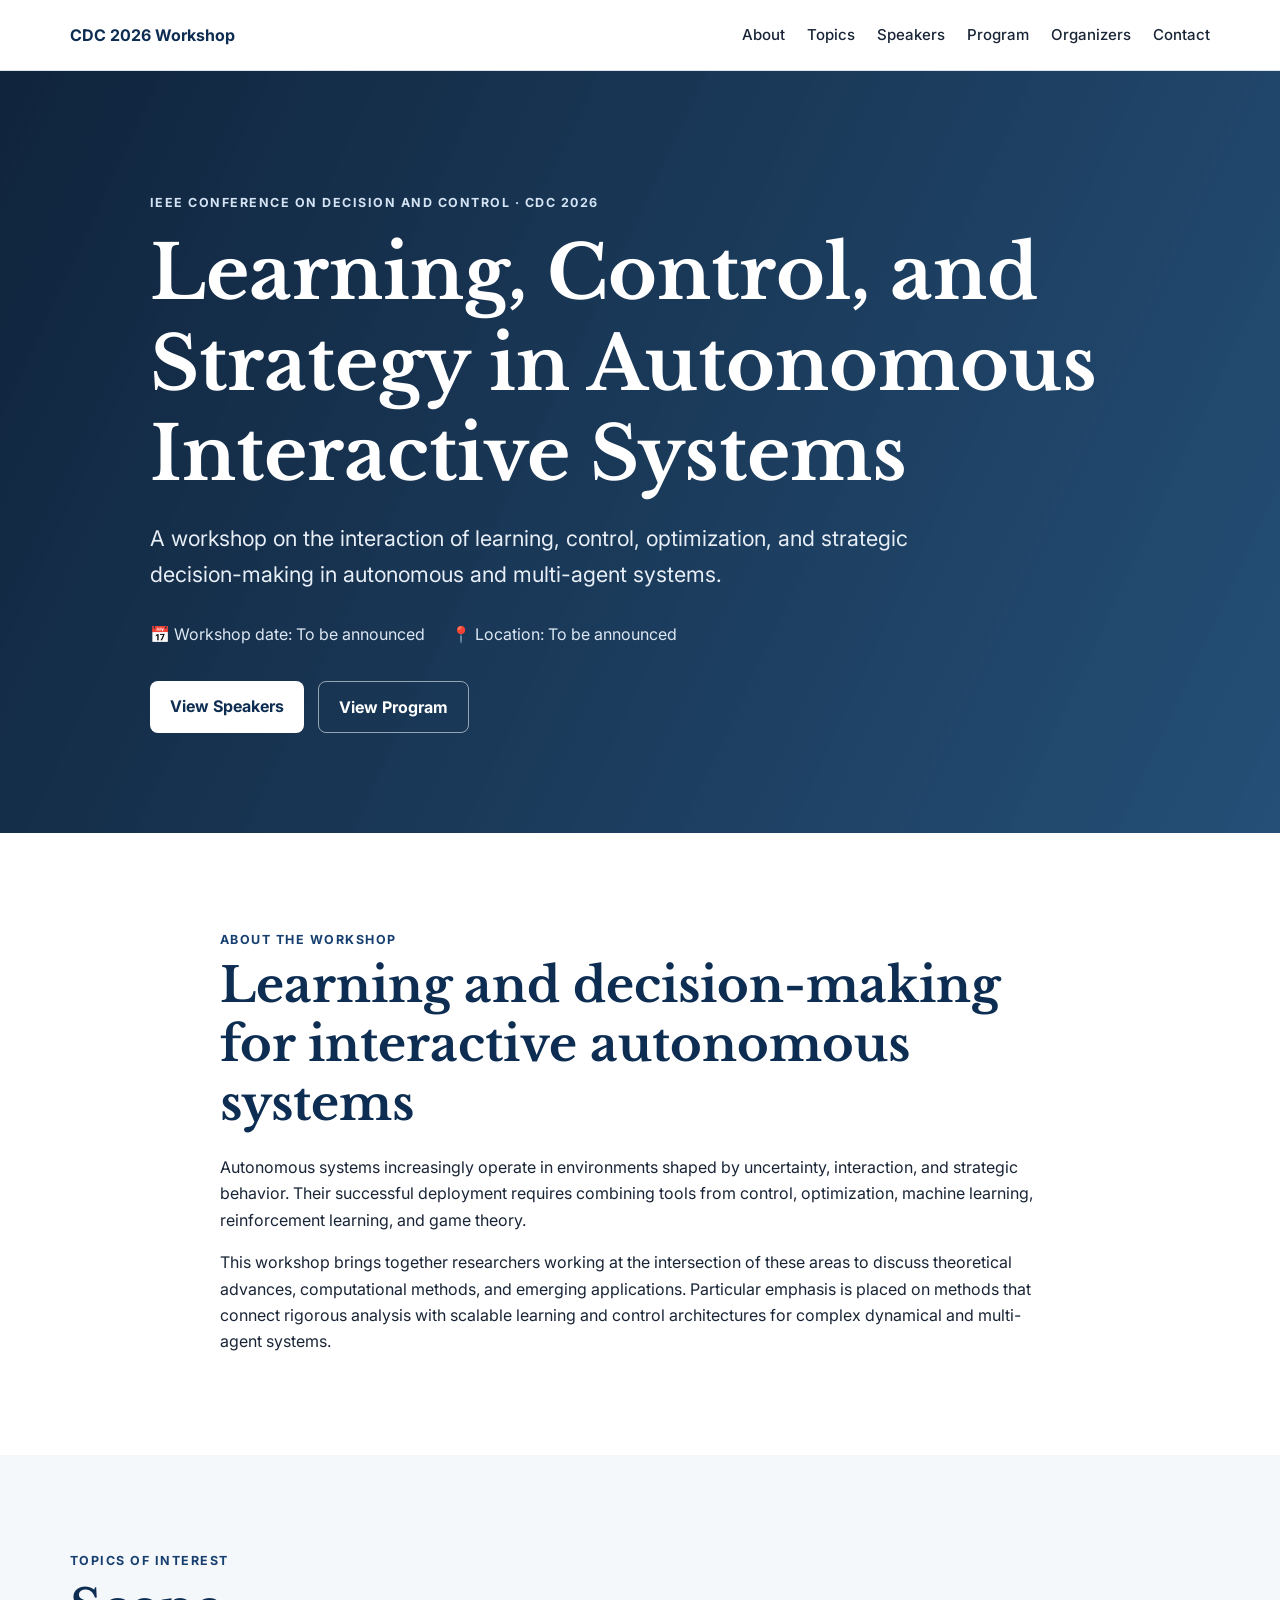
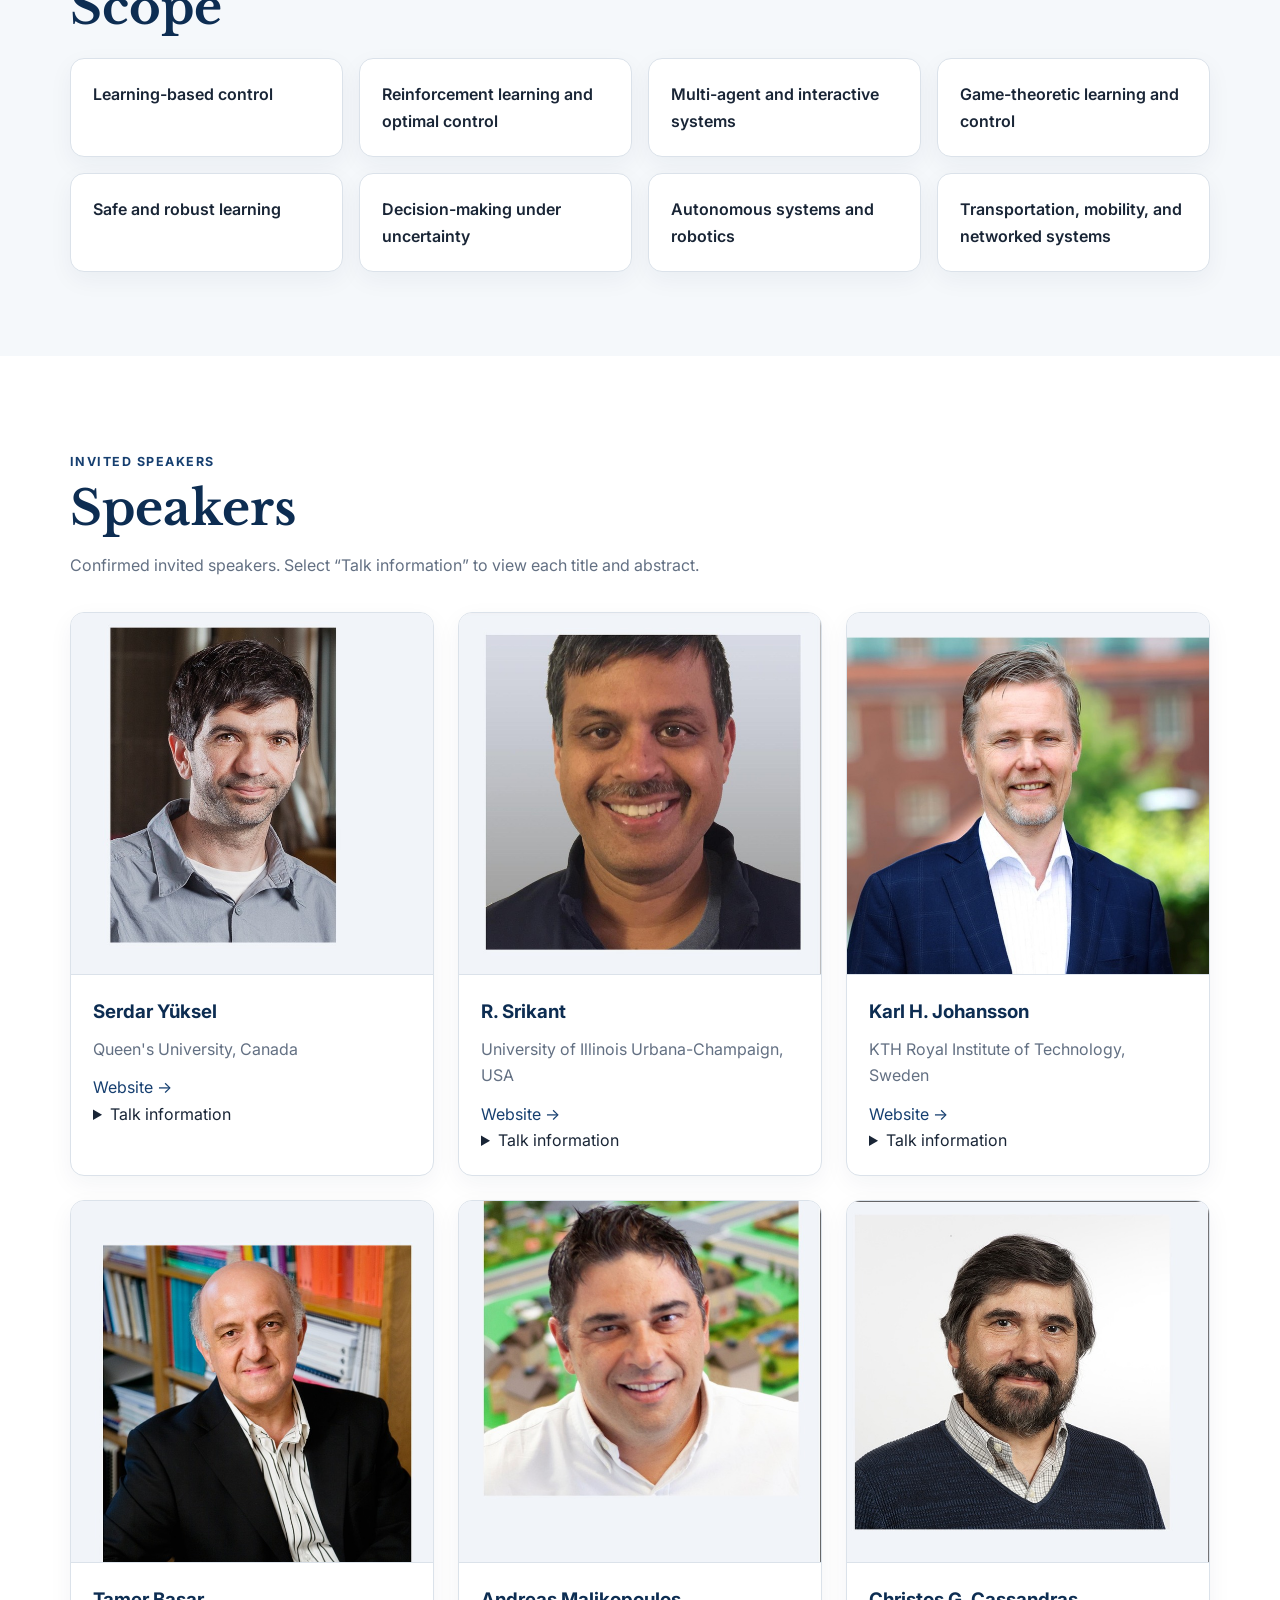
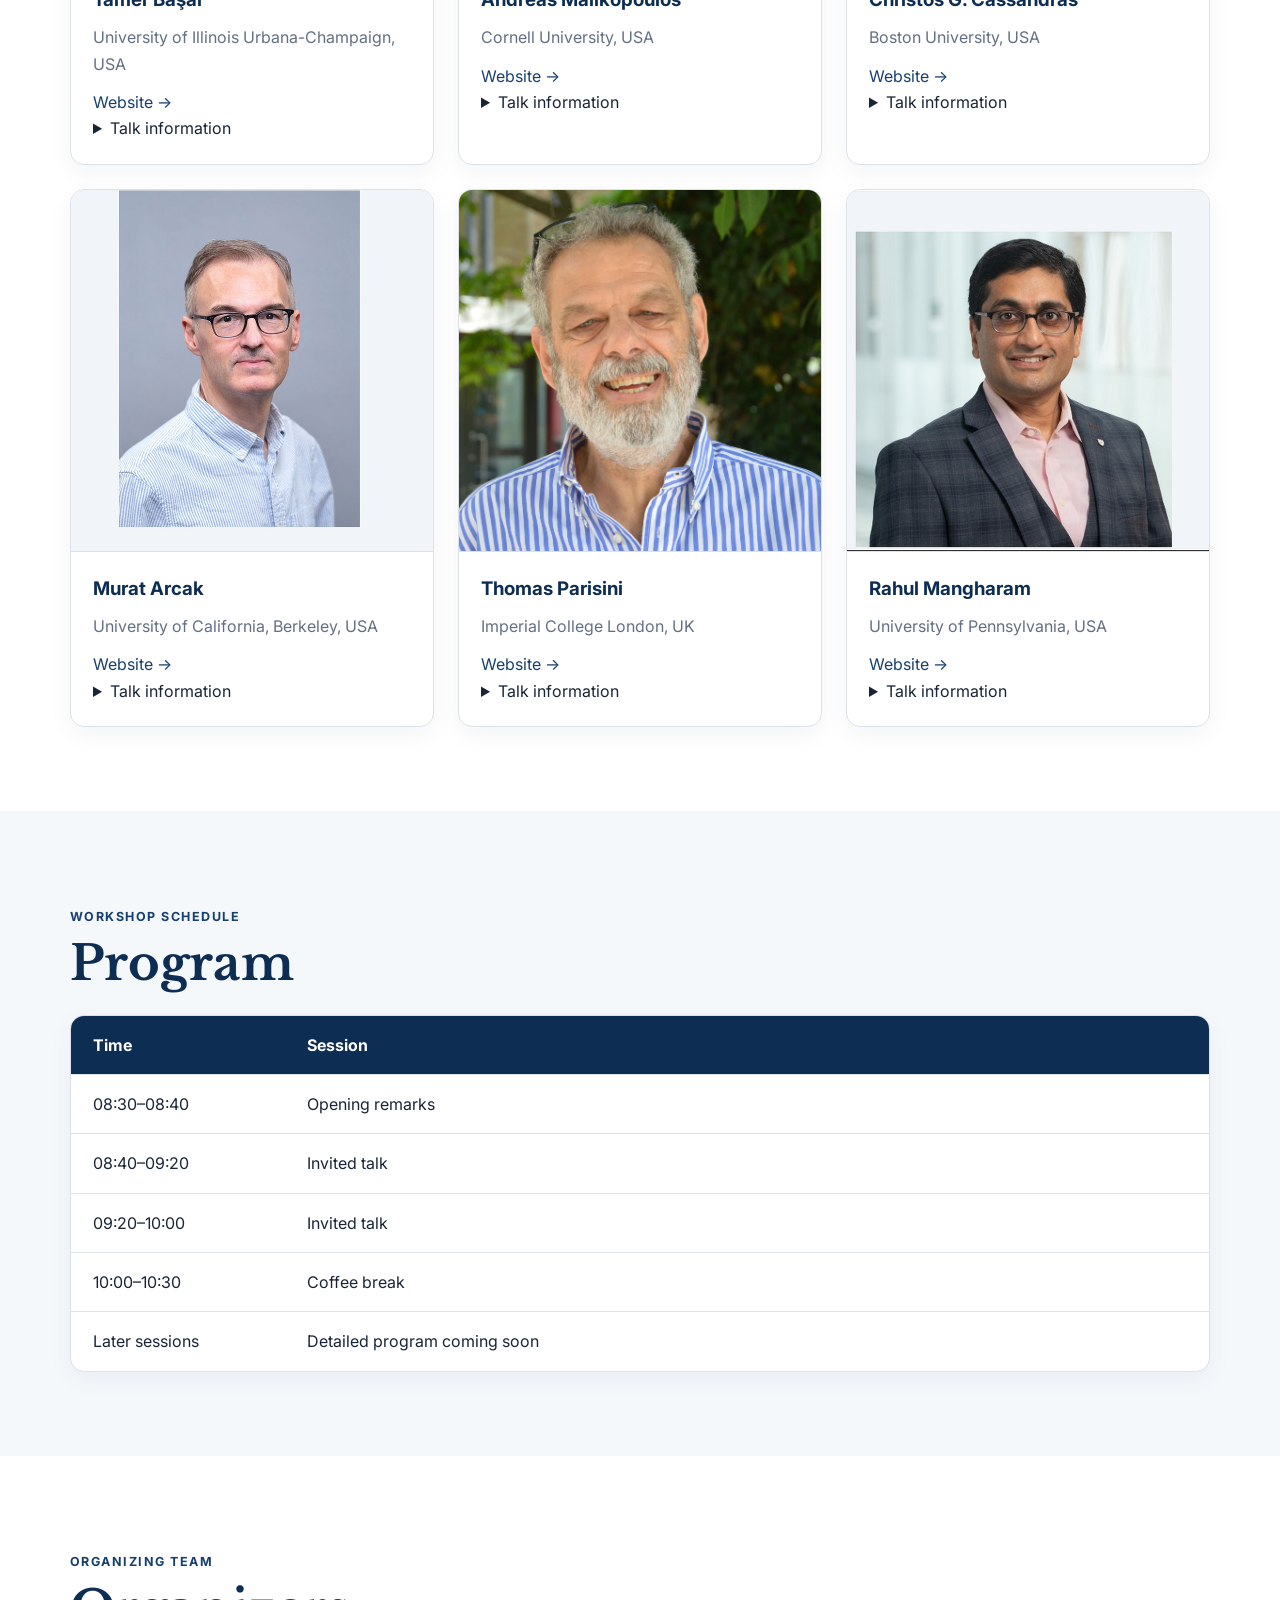
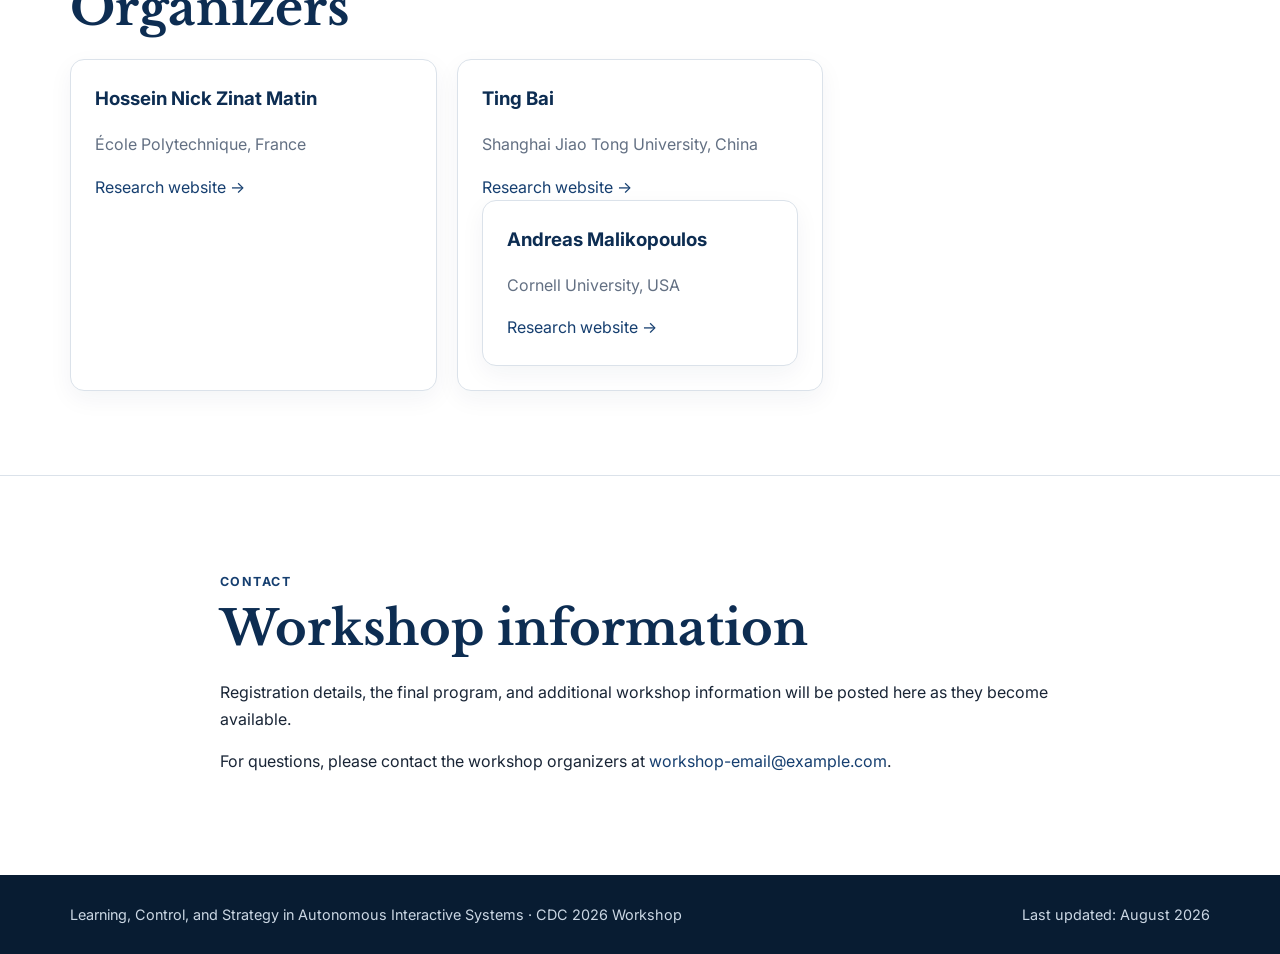
==== index.html @ a44a6de9 "Update index.html" ====
<!DOCTYPE html>
<!-- CDC workshop site revision: Thomas Parisini + Rahul Mangharam talk info added, 2026-09-04 -->


<html lang="en">
<head>
<meta charset="utf-8"/>
<meta content="width=device-width, initial-scale=1.0" name="viewport"/>
<meta content="Learning, Control, and Strategy in Autonomous Interactive Systems — Workshop at IEEE CDC 2026." name="description"/>
<title>Learning, Control, and Strategy in Autonomous Interactive Systems | CDC 2026 Workshop</title>
<link href="https://fonts.googleapis.com" rel="preconnect"/>
<link crossorigin="" href="https://fonts.gstatic.com" rel="preconnect"/>
<link href="https://fonts.googleapis.com/css2?family=Inter:wght@400;500;600;700&amp;family=Libre+Baskerville:wght@700&amp;display=swap" rel="stylesheet"/>
<link href="style.css?v=20260820-portrait-normalized" rel="stylesheet">
</link></head>
<body>
<header class="site-header">
<div class="container nav-wrap">
<a class="brand" href="#top">CDC 2026 Workshop</a>
<nav aria-label="Primary navigation">
<a href="#about">About</a>
<a href="#topics">Topics</a>
<a href="#speakers">Speakers</a>
<a href="#program">Program</a>
<a href="#organizers">Organizers</a>
<a href="#contact">Contact</a>
</nav>
</div>
</header>
<main id="top">
<section class="hero">
<div class="container hero-content">
<p class="eyebrow">IEEE Conference on Decision and Control · CDC 2026</p>
<h1>Learning, Control, and Strategy in Autonomous Interactive Systems</h1>
<p class="hero-subtitle">A workshop on the interaction of learning, control, optimization, and strategic decision-making in autonomous and multi-agent systems.</p>
<div class="hero-meta">
<span>📅 Workshop date: To be announced</span>
<span>📍 Location: To be announced</span>
</div>
<div class="hero-actions">
<a class="button primary" href="#speakers">View Speakers</a>
<a class="button secondary" href="#program">View Program</a>
</div>
</div>
</section>
<section class="section" id="about">
<div class="container narrow">
<p class="section-kicker">About the workshop</p>
<h2>Learning and decision-making for interactive autonomous systems</h2>
<p>
          Autonomous systems increasingly operate in environments shaped by uncertainty, interaction, and strategic behavior. Their successful deployment requires combining tools from control, optimization, machine learning, reinforcement learning, and game theory.
        </p>
<p>
          This workshop brings together researchers working at the intersection of these areas to discuss theoretical advances, computational methods, and emerging applications. Particular emphasis is placed on methods that connect rigorous analysis with scalable learning and control architectures for complex dynamical and multi-agent systems.
        </p>
</div>
</section>
<section class="section alt" id="topics">
<div class="container">
<p class="section-kicker">Topics of interest</p>
<h2>Scope</h2>
<div class="topic-grid">
<div class="topic-card">Learning-based control</div>
<div class="topic-card">Reinforcement learning and optimal control</div>
<div class="topic-card">Multi-agent and interactive systems</div>
<div class="topic-card">Game-theoretic learning and control</div>
<div class="topic-card">Safe and robust learning</div>
<div class="topic-card">Decision-making under uncertainty</div>
<div class="topic-card">Autonomous systems and robotics</div>
<div class="topic-card">Transportation, mobility, and networked systems</div>
</div>
</div>
</section>
<section class="section" id="speakers">
<div class="container">
<p class="section-kicker">Invited speakers</p>
<h2>Speakers</h2>
<p class="section-intro">Confirmed invited speakers. Select “Talk information” to view each title and abstract.</p>
<div class="speaker-grid">
<article class="speaker-card">
<div class="speaker-photo-frame"><img alt="Portrait of Serdar Yüksel" class="speaker-photo" loading="lazy"  src="images/serdar-yuksel.jpg"/></div>
<div class="speaker-body">
<h3>Serdar Yüksel</h3>
<p class="affiliation">Queen's University, Canada</p>

<div class="speaker-links"><a href="https://mast.queensu.ca/~yuksel/Research.html" rel="noopener" target="_blank">Website →</a></div>
<details class="talk-info"><summary>Talk information</summary><div class="talk-info-panel"><h3 class="expanded-talk-title">Reinforcement Learning for Complex (non-Markovian) Systems and Agentic Subjective Equilibria</h3><h4>Abstract</h4><p>In many applications, agents take part in systems with very complex dynamics and they respond by inevitably making incorrect modeling assumptions. Consider an agent who simultaneously learns a system and applies a decision/control policy corresponding to the learned system, where the agent views the complex (non-Markovian) system to be Markovian with perceived state variables. We present a general convergence theorem involving Q-learning with such non-Markovian dynamics under mild ergodicity conditions, and show that the limit corresponds to the fixed point of an approximate model induced by the exploration policy used during learning. When the approximation, via a quantization of a hidden complex state with a general Borel space, is sufficiently fine, under weak continuity of kernels the resulting policy is near optimal for the original system. Equivalently, this implies near optimality of empirical model learning where one fits data into a finite Markovian model under weak continuity conditions.</p><p>However, when the approximate state space is insufficiently coarse, the effect of the exploration policy becomes critical: the policy used to generate the sample paths induces a model, and then the model is used to obtain an optimal policy. This leads to the question on the existence of a fixed point equation involving learning and optimality. Beyond the single agent setting, such a setup arises when multiple decision makers are present with incomplete and different models. We define “agentic subjective equilibrium” policies as those which are self-confirming: the models induced by policies have the policies as their near optimal solutions. We establish an existence result on equilibria, and an associated convergence theorem to such ε-equilibria via policy revision dynamics. We present implications on multi-agent learning with only local/decentralized information involving symmetric dynamic games (including mean field games), generalized weakly acyclic games (including potential games), and stochastic teams.</p><p class="joint-work">Joint work with Gurdal Arslan, Ali Kara, and Bora Yongacoglu.</p></div></details></div>
</article>
<article class="speaker-card">
<div class="speaker-photo-frame"><img alt="Portrait of R. Srikant" class="speaker-photo" loading="lazy"  src="images/r-srikant.jpg"/></div>
<div class="speaker-body">
<h3>R. Srikant</h3>
<p class="affiliation">University of Illinois Urbana-Champaign, USA</p>

<div class="speaker-links"><a href="https://sites.google.com/a/illinois.edu/srikant/" rel="noopener" target="_blank">Website →</a></div>
<details class="talk-info"><summary>Talk information</summary><div class="talk-info-panel"><h3 class="expanded-talk-title">Model-Free Robust Reinforcement Learning with Function Approximation</h3><h4>Abstract</h4><p>Distributionally robust reinforcement learning (DRRL) seeks policies that remain effective when the transition model during deployment differs from the nominal model generating the data. We study discounted model-free robust Q-learning under state–action rectangular chi-square uncertainty when the nominal kernel is unknown, and the robust Q-function is represented by fixed linear features. We derive a robust Q-learning algorithm for which we establish a finite-time Q-function error bound under geometric-mixing and feature-conditioning assumptions. Neural-network experiments demonstrate the algorithm's adaptability to large-scale tasks.</p></div></details></div>
</article>
<article class="speaker-card">
<div class="speaker-photo-frame"><img alt="Portrait of Karl H. Johansson" class="speaker-photo" loading="lazy"  src="images/karl-johansson.jpg"/></div>
<div class="speaker-body">
<h3>Karl H. Johansson</h3>
<p class="affiliation">KTH Royal Institute of Technology, Sweden</p>

<div class="speaker-links"><a href="https://people.kth.se/~kallej/" rel="noopener" target="_blank">Website →</a></div>
<details class="talk-info"><summary>Talk information</summary><div class="talk-info-panel"><h3 class="expanded-talk-title">Talk title forthcoming</h3><h4>Abstract</h4><p>Mixed-autonomy traffic, in which connected and automated vehicles interact with human-driven vehicles, offers new opportunities to improve traffic efficiency, resilience, and safety. In such cyber-physical systems, vehicles act not only as transportation agents but also as distributed sensors and actuators, enabling real-time state estimation and feedback control. This talk presents a physics-informed learning and control framework for mixed-autonomy traffic. By embedding traffic flow dynamics into machine learning models, we obtain structured, data-efficient representations that generalize across operating conditions while preserving physical consistency. These learned models support the design of scalable feedback controllers that mitigate congestion, improve traffic flow, and adapt to disturbances and uncertainty. The presentation compares several model classes, including physics-informed neural networks, Fourier neural operators, and graph neural networks, highlighting their respective strengths in terms of expressiveness, interpretability, scalability, and robustness. The framework will be illustrated through real-world demonstrations conducted in collaboration with Swedish industry partners.</p><h4>Biography</h4><p>Karl H. Johansson is Swedish Research Council Distinguished Professor in Electrical Engineering and Computer Science at KTH Royal Institute of Technology in Sweden and Founding Director of Digital Futures. He earned his MSc degree in Electrical Engineering and PhD in Automatic Control from Lund University. He has held visiting positions at UC Berkeley, Caltech, NTU, and other institutions. His research interests focus on networked control systems and cyber-physical systems with applications in transportation, energy, and automation networks.</p><p>His distinctions include numerous best paper awards, Wallenberg Scholar, Future Research Leader, the IFAC Young Author Prize, IEEE CSS Distinguished Lecturer, IFAC Outstanding Service Award, and the IEEE CSS Bode Lecture Prize. His academic service has included President of the European Control Association, IEEE CSS Vice President, membership on the IEEE CSS Board of Governors and IFAC Council, and editorial service for Automatica, IEEE Transactions on Automatic Control, IEEE Transactions on Control of Network Systems, and other journals. He is Fellow of both IEEE and the Royal Swedish Academy of Engineering Sciences.</p></div></details></div>
</article>
<article class="speaker-card">
<div class="speaker-photo-frame"><img alt="Portrait of Tamer Başar" class="speaker-photo" loading="lazy"  src="images/tamer-basar.jpg"/></div>
<div class="speaker-body">
<h3>Tamer Başar</h3>
<p class="affiliation">University of Illinois Urbana-Champaign, USA</p>

<div class="speaker-links"><a href="https://tamerbasar.csl.illinois.edu" rel="noopener" target="_blank">Website →</a></div>
<details class="talk-info"><summary>Talk information</summary><div class="talk-info-panel"><h3 class="expanded-talk-title">Multi-Agent Dynamical Systems with Asymmetric Information and Misaligned Objectives</h3><h4>Abstract</h4><p>Decision making in dynamic uncertain environments with multiple agents arises in many disciplines and application domains, including control, communications, distributed optimization, social networks, and economics. Here a natural framework, and a comprehensive one, for modeling, optimization, and analysis is the one provided by <em>stochastic dynamic games (SDGs)</em>, which accommodates different solution concepts depending on how the interactions among the agents are modeled, particularly whether they are in a cooperative mode (with the same objective functions, as in teams) or in a noncooperative mode (with different objective functions) or a mix of the two, such as teams of agents interacting noncooperatively across different teams (and of course cooperatively within each team). What also affects strategic interactions among the agents is the asymmetric nature of the information different agents acquire (and do not share or only partially share selectively with others, even within teams).</p><p>What makes such problems even more challenging in a dynamic environment with networked agents is the dependence of the information available to one agent at some point in time on the policies or decisions of other agents who have already acted at earlier instants of time. Such decision problems, initially studied in a team framework, are known as those with <em>nonclassical information</em> where optimal policies of team agents must be designed to balance a tradeoff between contribution to optimality of the team objective function and <em>signaling</em> through their actions useful information to other agents in their neighborhood who would be acting after them. Existence of such a tradeoff between signaling and optimization creates even more challenging issues in SDGs with misaligned objectives among at least a subset of agents, which however can be addressed effectively for a specially structured subclass of such games, namely <em>mean-field games</em>.</p><p>This talk will provide an overview of the landscape above, first for a general class of stochastic dynamic teams and games, and then for a subclass where the objective functions are quadratic, and the interaction relationships are linear. The talk will also cover, as time permits, reinforcement learning embedded into policy development, when agents do not have precise information on the underlying models.</p></div></details></div>
</article>
<article class="speaker-card">
<div class="speaker-photo-frame"><img alt="Portrait of Andreas Malikopoulos" class="speaker-photo" loading="lazy"  src="images/andreas-malikopoulos.jpg"/></div>
<div class="speaker-body">
<h3>Andreas Malikopoulos</h3>
<p class="affiliation">Cornell University, USA</p>

<div class="speaker-links"><a href="https://www.duffield.cornell.edu/people/andreas-malikopoulos/" rel="noopener" target="_blank">Website →</a></div>
<details class="talk-info"><summary>Talk information</summary><div class="talk-info-panel"><h3 class="expanded-talk-title">Learning and Control Foundations for Autonomous Teams</h3><h4>Abstract</h4><p>At the frontier of autonomy lies a fundamental question: “How can we design teams of agents that reason, act, learn, and memorize cooperatively in dynamic, uncertain environments?” In this talk, I will present a unified perspective that integrates learning and control as the foundational principles for building autonomous teams. In the first half of the talk, I will discuss how we have advanced the ability of engineered systems to reason and act optimally under uncertainty, and to learn adaptively from interactions with their environment. I will illustrate these ideas through transportation-related applications, including self-learning powertrain control, power management of hybrid electric vehicles, and optimal coordination of connected and automated vehicles. These examples highlight how data-driven control and reinforcement learning can enable autonomous systems to operate safely and efficiently in real time while achieving near-optimal performance.</p><p>The second half of the talk will focus on the next frontier of building autonomous teams. I will present a theoretical framework grounded in team theory, a mathematical formalism for decentralized stochastic control problems in which multiple agents with asymmetric information cooperate toward a shared objective. I will discuss recent structural results for sequential dynamic team problems with nonclassical information structures, showing how to construct information states that remain invariant to control strategies, thereby enabling dynamic programming decompositions in decentralized settings. These results can aim toward a unifying scientific foundation, which I refer to as the Science of Autonomous Team Intelligence, where teams of agents, whether robotic, vehicular, or human–machine, can reason, act, learn, and memorize collectively, achieving coherent and safe behavior in complex, uncertain environments.</p></div></details></div>
</article>
<article class="speaker-card">
<div class="speaker-photo-frame"><img alt="Portrait of Christos G. Cassandras" class="speaker-photo" loading="lazy"  src="images/christos-cassandras.jpg"/></div>
<div class="speaker-body">
<h3>Christos G. Cassandras</h3>
<p class="affiliation">Boston University, USA</p>

<div class="speaker-links"><a href="https://christosgcassandras.org/" rel="noopener" target="_blank">Website →</a></div>
<details class="talk-info"><summary>Talk information</summary><div class="talk-info-panel"><h3 class="expanded-talk-title">Cooperation Compliance Control of Autonomous Multi-Agent Systems in Interactive Environments</h3><h4>Abstract</h4><p>In environments where autonomous cooperating agents interact with potentially non-cooperative (typically human-operated) agents, the self-centered behavior of the latter compromises the efficiency, system-wide optimality, and safe operation of the overall multi-agent system. One way to address this is through a Cooperation Compliance Control (CCC) framework where a compliance controller incentivizes non-cooperative agents to align their behavior with system goals through a “refundable toll” scheme. A key challenge arises from the heterogeneous and unknown response models of different non-cooperative agent types to these tolls, making it difficult to achieve desired compliance probabilities over the entire system.</p><p>This may be resolved by employing Control Lyapunov Functions (CLFs) to adaptively correct (learn) crucial components of a compliance probability model online and construct data-driven feedback controllers. This framework is applied to routing in a mixed traffic transportation system where vehicle routes are set for system-wide optimality while a compliance controller incentivizes human drivers to adjust their behaviors accordingly. We demonstrate that a desired compliance probability for Human-Driven Vehicles (HDVs) can be achieved, thereby contributing to the social optimality of the traffic network.</p></div></details></div>
</article>
<article class="speaker-card">
<div class="speaker-photo-frame"><img alt="Portrait of Murat Arcak" class="speaker-photo" loading="lazy"  src="images/murat-arcak.jpg"/></div>
<div class="speaker-body">
<h3>Murat Arcak</h3>
<p class="affiliation">University of California, Berkeley, USA</p>

<div class="speaker-links"><a href="https://people.eecs.berkeley.edu/~arcak/" rel="noopener" target="_blank">Website →</a></div>
<details class="talk-info"><summary>Talk information</summary><div class="talk-info-panel"><h3 class="expanded-talk-title">Learning and Equilibrium in Population Games</h3><h4>Abstract</h4><p>Population games provide a framework for modeling learning and decision-making in large populations of agents. This talk reviews evolutionary learning dynamics and conditions for convergence to Nash equilibrium, highlighting the role of monotonicity and passivity. We then extend this framework to hierarchical decision-making, where agents make decisions across multiple layers and receive intermediate rewards. The resulting multi-layer population games combine features of population and dynamic games, motivating a subgame-perfect equilibrium notion. We present hierarchical learning dynamics and passivity-based conditions under which their trajectories converge to the set of equilibria.</p></div></details></div>
</article>
<article class="speaker-card">
<div class="speaker-photo-frame"><img alt="Portrait of Thomas Parisini" class="speaker-photo" loading="lazy" src="images/thomas-parisini_2.jpg"/></div>
<div class="speaker-body">
<h3>Thomas Parisini</h3>
<p class="affiliation">Imperial College London, UK</p>

<div class="speaker-links"><a href="https://www.imperial.ac.uk/people/t.parisini" rel="noopener" target="_blank">Website →</a></div>
<details class="talk-info"><summary>Talk information</summary><div class="talk-info-panel">
<h3 class="expanded-talk-title">Non-Convex Functional Optimization with Guaranteed Convergence: Theory and Perspectives on Learning Control Policies and Anomaly Cause–Effect Relationships</h3>
<h4>Abstract</h4>
<p>Infinite-dimensional optimization, also referred to as functional optimization, plays a key role in several technologically relevant areas. In these problems, a functional must be minimized (or maximized) over admissible policies belonging to infinite-dimensional function spaces. Applications include large-scale communication and traffic networks, feedback stochastic optimal control of nonlinear dynamical systems, optimal management of complex team organizations, and freeway congestion control. Except in very specific cases, such functional optimization problems cannot be solved in closed form, and learning optimal policies remains an important open challenge. We present and analyze a novel functional learning paradigm operating in Reproducing Kernel Hilbert Spaces (RKHSs) without relying on the Representer Theorem. The proposed framework enables the learning of optimal feedback control policies and the discovery of functional characterizations of the dynamical phenomena underlying anomalous behaviors, the latter representing a key open challenge in industrial automation. The methodology builds on the newly introduced concept of the discrete Fréchet derivative in RKHSs and ensures that the sequence generated by the iterative learning scheme remains within the intersection of the relevant sublevel sets of the cost functional, independently of the learning rate. As a result, the cost decreases consistently at each iteration until convergence, a property of significant relevance to machine learning. By further decomposing the functional optimization problem into a suitable sequence of subproblems, we develop a cascade iterative scheme in which the individual functions are learned sequentially through a domino-like mechanism. Finally, perspectives on applications to real-world industrial process control are discussed.</p>
</div></details></div>
</article>
<article class="speaker-card">
<div class="speaker-photo-frame"><img alt="Portrait of Rahul Mangharam" class="speaker-photo" loading="lazy" src="images/rahul-mangharam.jpg"/></div>
<div class="speaker-body">
<h3>Rahul Mangharam</h3>
<p class="affiliation">University of Pennsylvania, USA</p>

<div class="speaker-links"><a href="https://xlab.upenn.edu/" rel="noopener" target="_blank">Website →</a></div>
<details class="talk-info"><summary>Talk information</summary><div class="talk-info-panel">
<h3 class="expanded-talk-title">Learning from Failure</h3>
<h4>Abstract</h4>
<p>How can a control system learn to stay safe in an unknown environment when trial-and-error often leads to boundary violations? Traditional control invariance focuses on identifying which states are safe, leaving valid control selection as a separate downstream problem.</p>
<p>In this talk, we extend safety guarantees directly into the joint state-control space using Maximal State-Control Invariant (MSCI) sets. Instead of just identifying safe states, MSCI sets simultaneously encode both the traditional safe state region and the exact set of invariance-preserving control inputs available at each specific state.</p>
<p>We present FAIL (Failure-Aware Iterative Learning), an algorithm designed for deterministic linear time-invariant systems under polytopic constraints. Rather than relying on a known dynamic model, FAIL turns mistakes into geometric boundaries. By analyzing one-step failing state-input trajectories via regression, the algorithm directly learns violated predecessor halfspaces in the state-control space. We prove that FAIL guarantees monotonic convergence to the true MSCI set without ever identifying the underlying system dynamics.</p>
<p>Finally, we demonstrate the practical performance of FAIL on robotics benchmarks, showing how failure data alone can construct precise safety boundaries for model-free control design.</p>
<p class="talk-resource"><a href="https://xlab.upenn.edu/learning-from-failure/" rel="noopener" target="_blank">More details on the project →</a></p>
</div></details></div>
</article>
</div>

</div>
</section>
<section class="section alt" id="program">
<div class="container">
<p class="section-kicker">Workshop schedule</p>
<h2>Program</h2>
<div class="program-card">
<div class="program-row header-row">
<span>Time</span>
<span>Session</span>
</div>
<div class="program-row">
<span>08:30–08:40</span>
<span>Opening remarks</span>
</div>
<div class="program-row">
<span>08:40–09:20</span>
<span>Invited talk</span>
</div>
<div class="program-row">
<span>09:20–10:00</span>
<span>Invited talk</span>
</div>
<div class="program-row">
<span>10:00–10:30</span>
<span>Coffee break</span>
</div>
<div class="program-row">
<span>Later sessions</span>
<span>Detailed program coming soon</span>
</div>
</div>
</div>
</section>
<section class="section" id="organizers">
<div class="container">
<p class="section-kicker">Organizing team</p>
<h2>Organizers</h2>
<div class="organizer-grid">



<article class="organizer-card">
<h3>Hossein Nick Zinat Matin</h3>
<p>École Polytechnique, France</p>
<a href="https://hossein.matin.com/" rel="noopener" target="_blank">Research website →</a>


</article><article class="organizer-card">
<h3>Ting Bai</h3>
<p>Shanghai Jiao Tong University, China</p>
<a href="https://tingbai.com.cn/" rel="noopener" target="_blank">Research website →</a>
<article class="organizer-card">
<h3>Andreas Malikopoulos</h3>
<p>Cornell University, USA</p>
<a href="https://www.duffield.cornell.edu/people/andreas-malikopoulos/" rel="noopener" target="_blank">Research website →</a>
</article>
</article></div>
</div>
</section>
<section class="section contact-section" id="contact">
<div class="container narrow">
<p class="section-kicker">Contact</p>
<h2>Workshop information</h2>
<p>
          Registration details, the final program, and additional workshop information will be posted here as they become available.
        </p>
<p>
          For questions, please contact the workshop organizers at
          <a href="mailto:workshop-email@example.com">workshop-email@example.com</a>.
        </p>
</div>
</section>
</main>
<footer>
<div class="container footer-wrap">
<p>Learning, Control, and Strategy in Autonomous Interactive Systems · CDC 2026 Workshop</p>
<p>Last updated: August 2026</p>
</div>
</footer>
</body>
</html>
---- style.css ----
:root {
  --navy: #0d2d52;
  --navy-2: #163f70;
  --ink: #192536;
  --muted: #637083;
  --line: #dbe2ea;
  --soft: #f5f8fb;
  --white: #ffffff;
  --accent: #c8952e;
  --max: 1140px;
}

* { box-sizing: border-box; }
html { scroll-behavior: smooth; }
body {
  margin: 0;
  color: var(--ink);
  background: var(--white);
  font-family: "Inter", system-ui, -apple-system, BlinkMacSystemFont, "Segoe UI", sans-serif;
  line-height: 1.65;
}
a { color: var(--navy-2); text-decoration: none; }
a:hover { text-decoration: underline; }
.container { width: min(calc(100% - 40px), var(--max)); margin: 0 auto; }
.narrow { max-width: 840px; }

.site-header {
  position: sticky;
  top: 0;
  z-index: 50;
  background: rgba(255,255,255,.96);
  border-bottom: 1px solid var(--line);
  backdrop-filter: blur(10px);
}
.nav-wrap {
  min-height: 70px;
  display: flex;
  align-items: center;
  justify-content: space-between;
  gap: 24px;
}
.brand { font-weight: 700; color: var(--navy); }
nav { display: flex; gap: 22px; flex-wrap: wrap; }
nav a { color: var(--ink); font-size: .94rem; font-weight: 500; }

.hero {
  color: var(--white);
  background:
    linear-gradient(115deg, rgba(6,27,52,.96), rgba(13,60,104,.90)),
    radial-gradient(circle at 80% 20%, rgba(255,255,255,.13), transparent 34%);
  padding: 110px 0 100px;
}
.hero-content { max-width: 980px; }
.eyebrow, .section-kicker {
  text-transform: uppercase;
  letter-spacing: .12em;
  font-size: .78rem;
  font-weight: 700;
}
.eyebrow { color: #d4e4f5; }
h1, h2 {
  font-family: "Libre Baskerville", Georgia, serif;
  line-height: 1.22;
}
h1 {
  font-size: clamp(2.4rem, 5.8vw, 5.2rem);
  margin: 14px 0 20px;
  max-width: 1000px;
}
.hero-subtitle {
  font-size: clamp(1.05rem, 2vw, 1.35rem);
  max-width: 820px;
  color: #e7eef6;
}
.hero-meta {
  display: flex;
  gap: 26px;
  flex-wrap: wrap;
  margin-top: 28px;
  color: #dce7f3;
}
.hero-actions { display: flex; gap: 14px; margin-top: 34px; flex-wrap: wrap; }
.button {
  display: inline-block;
  padding: 12px 20px;
  border-radius: 8px;
  font-weight: 700;
  transition: .2s ease;
}
.button:hover { transform: translateY(-1px); text-decoration: none; }
.button.primary { background: var(--white); color: var(--navy); }
.button.secondary { border: 1px solid rgba(255,255,255,.55); color: var(--white); }

.section { padding: 84px 0; }
.section.alt { background: var(--soft); }
.section-kicker { color: var(--navy-2); margin-bottom: 6px; }
h2 { color: var(--navy); font-size: clamp(1.8rem, 4vw, 3rem); margin: 0 0 22px; }
.section-intro { color: var(--muted); margin-top: -8px; margin-bottom: 34px; }

.topic-grid {
  display: grid;
  grid-template-columns: repeat(4, 1fr);
  gap: 16px;
}
.topic-card,
.organizer-card,
.program-card,
.speaker-card {
  background: var(--white);
  border: 1px solid var(--line);
  border-radius: 14px;
  box-shadow: 0 8px 24px rgba(22, 46, 78, .05);
}
.topic-card { padding: 22px; font-weight: 600; }

.speaker-grid {
  display: grid;
  grid-template-columns: repeat(3, 1fr);
  gap: 24px;
}
.speaker-card { overflow: hidden; }
.speaker-photo-frame {
  width: 100%;
  aspect-ratio: 1 / 1;
  overflow: hidden;
  background: #eef2f6;
  border-bottom: 1px solid var(--line);
}
.speaker-photo {
  display: block;
  width: 100%;
  height: 100%;
  max-width: none;
  object-fit: cover;
  object-position: center center;
}
.speaker-body { padding: 22px; }
.speaker-body h3, .organizer-card h3 { margin: 0 0 8px; color: var(--navy); }
.affiliation { color: var(--muted); margin: 0 0 12px; }
.talk-title { font-style: italic; margin: 0 0 14px; }

.program-card { overflow: hidden; }
.program-row {
  display: grid;
  grid-template-columns: 190px 1fr;
  gap: 24px;
  padding: 16px 22px;
  border-top: 1px solid var(--line);
}
.program-row:first-child { border-top: none; }
.header-row { background: var(--navy); color: var(--white); font-weight: 700; }

.organizer-grid {
  display: grid;
  grid-template-columns: repeat(3, 1fr);
  gap: 20px;
}
.organizer-card { padding: 24px; }
.organizer-card p { color: var(--muted); }

.contact-section { border-top: 1px solid var(--line); }
footer { background: #081c32; color: #cbd7e4; padding: 28px 0; font-size: .9rem; }
.footer-wrap { display: flex; justify-content: space-between; gap: 20px; flex-wrap: wrap; }
.footer-wrap p { margin: 0; }

@media (max-width: 900px) {
  .nav-wrap { align-items: flex-start; flex-direction: column; padding: 15px 0; }
  nav { gap: 14px; }
  .topic-grid { grid-template-columns: repeat(2, 1fr); }
  .speaker-grid, .organizer-grid { grid-template-columns: 1fr 1fr; }
}

@media (max-width: 640px) {
  .container { width: min(calc(100% - 28px), var(--max)); }
  .hero { padding: 78px 0 70px; }
  .section { padding: 62px 0; }
  nav { display: none; }
  .topic-grid, .speaker-grid, .organizer-grid { grid-template-columns: 1fr; }
  .program-row { grid-template-columns: 1fr; gap: 4px; }
}
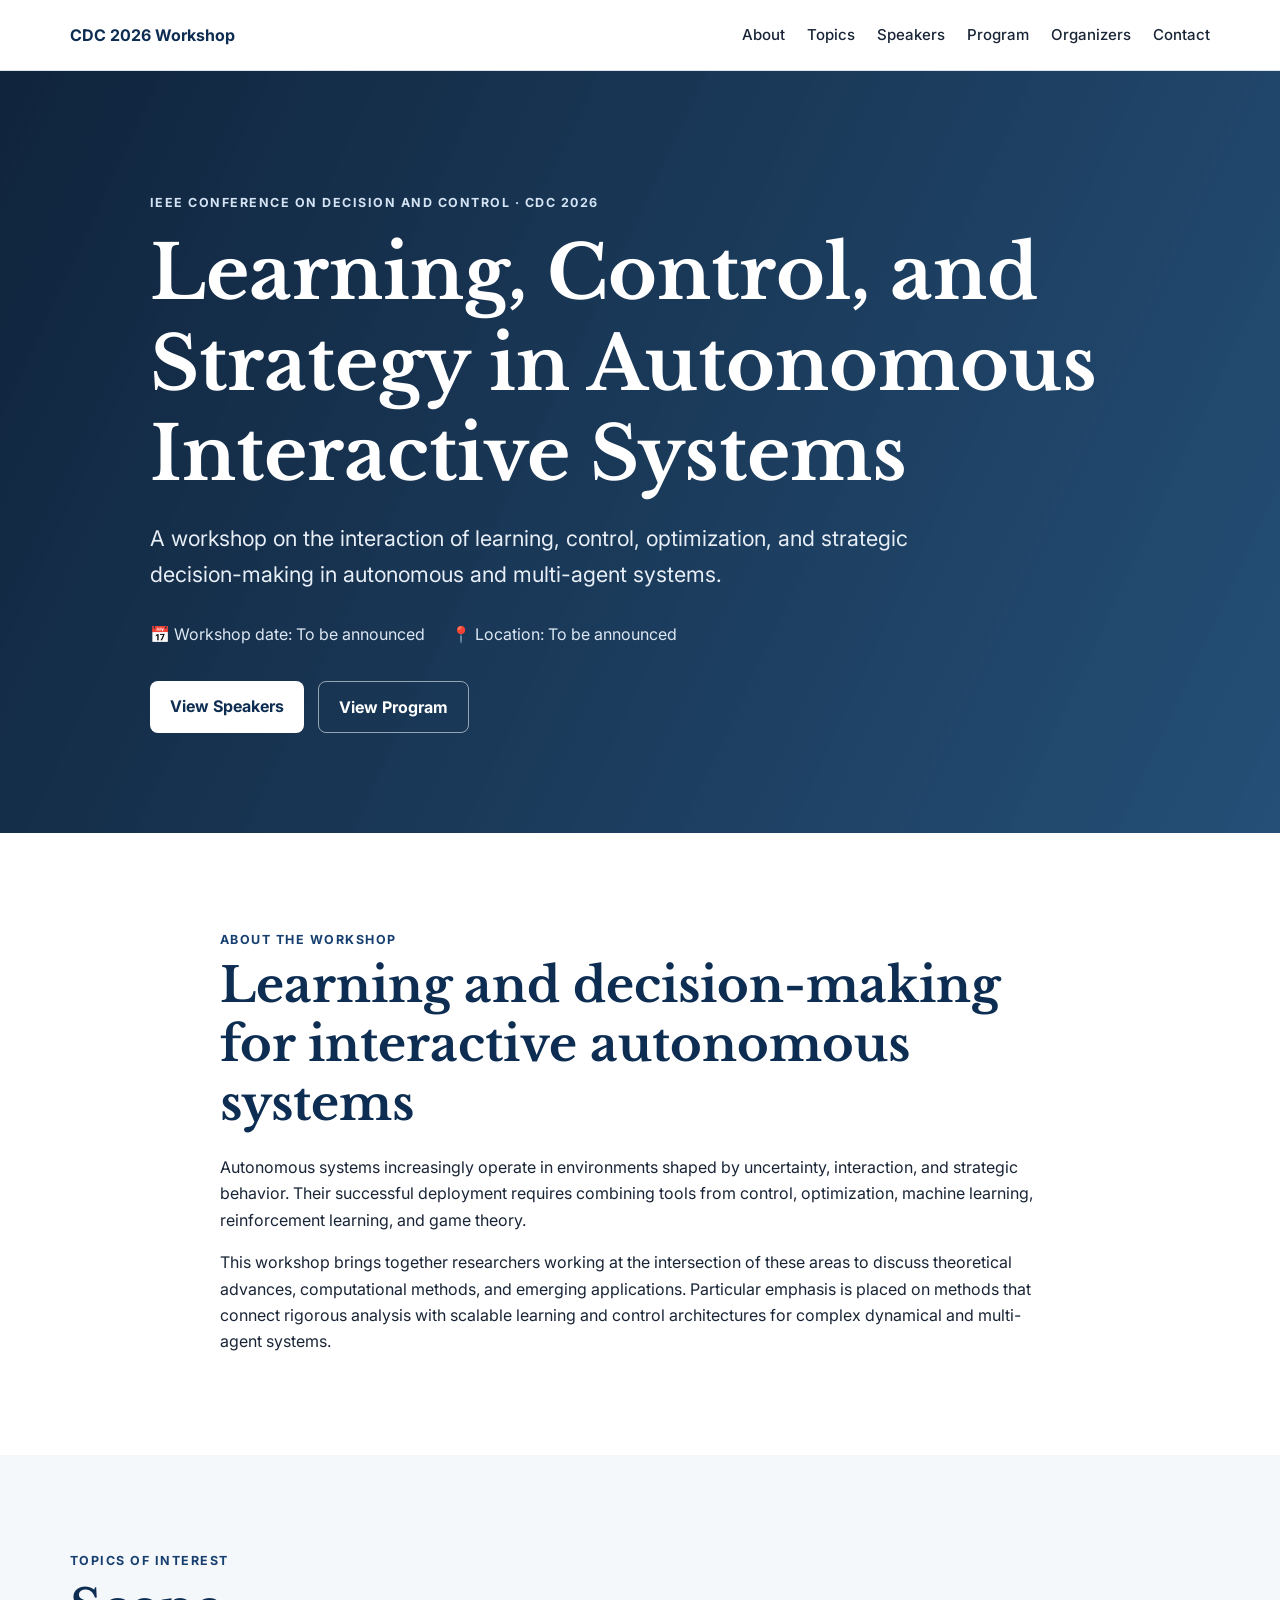
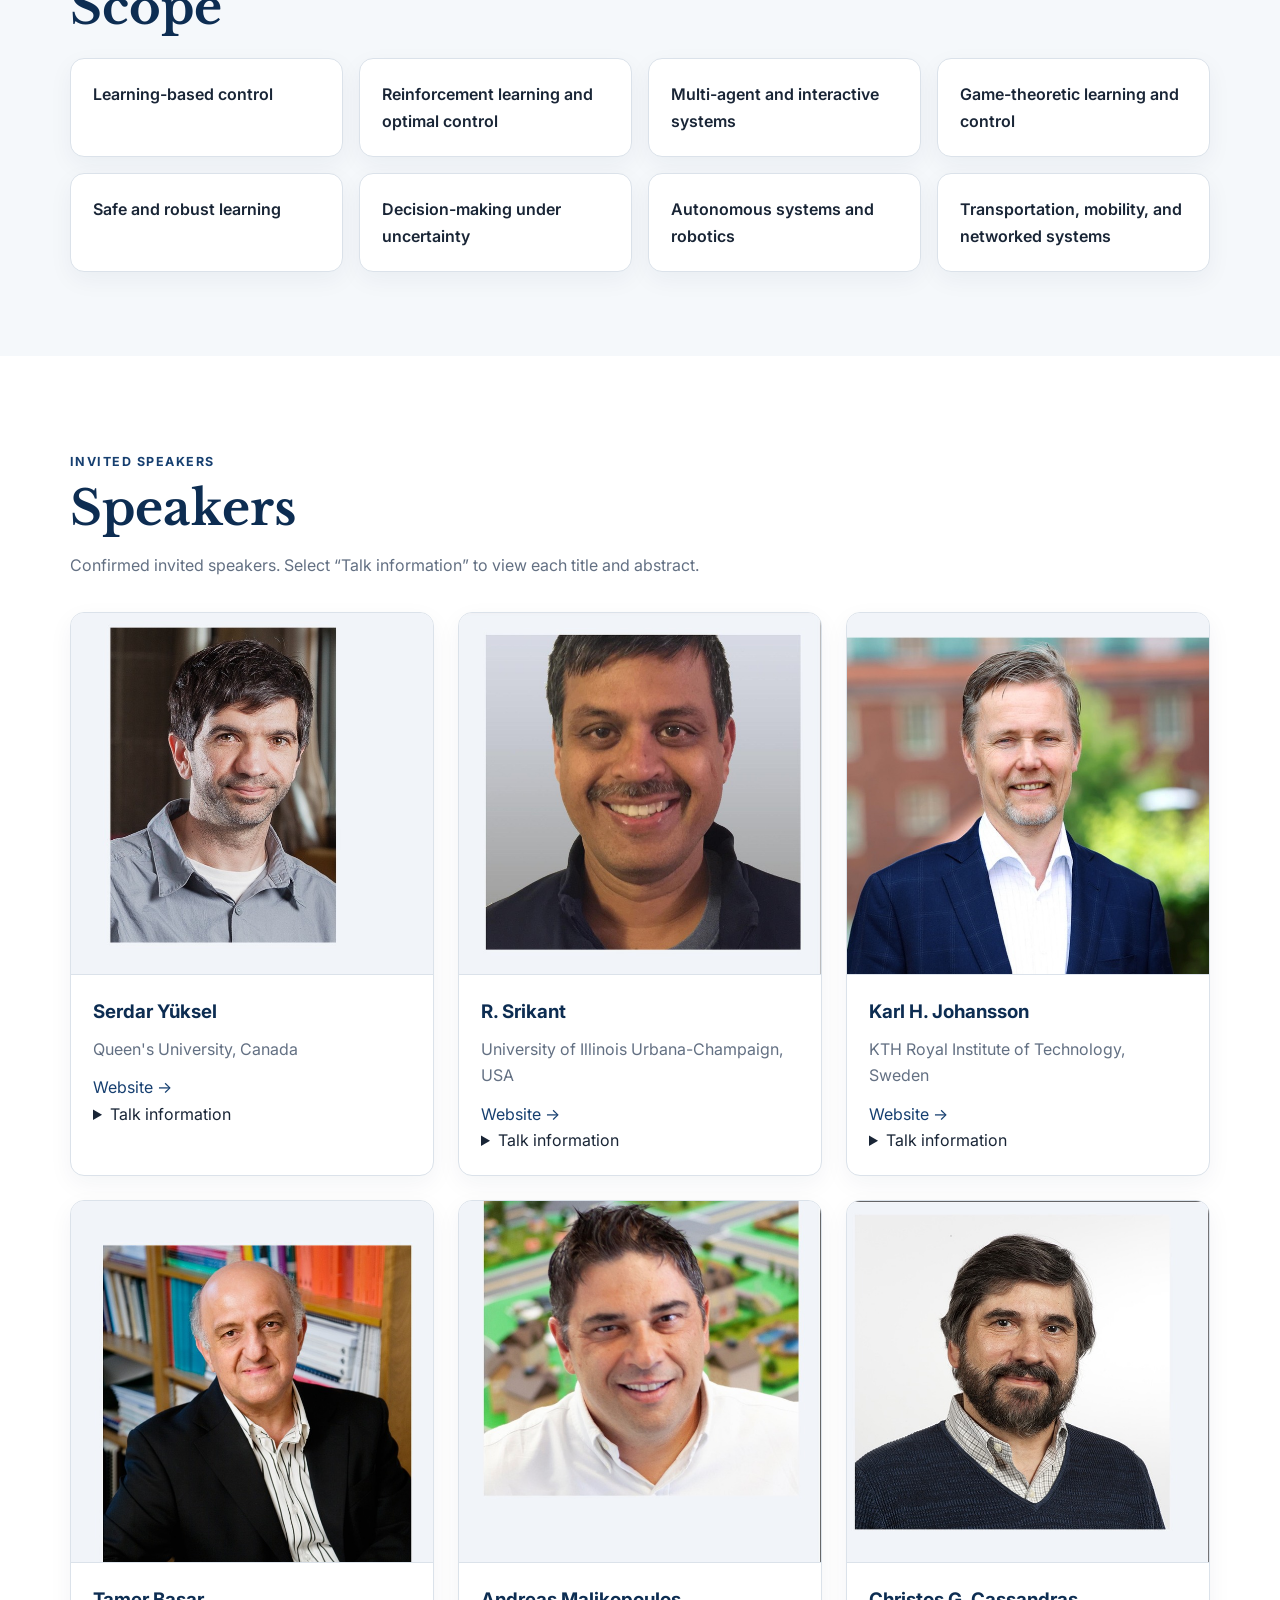
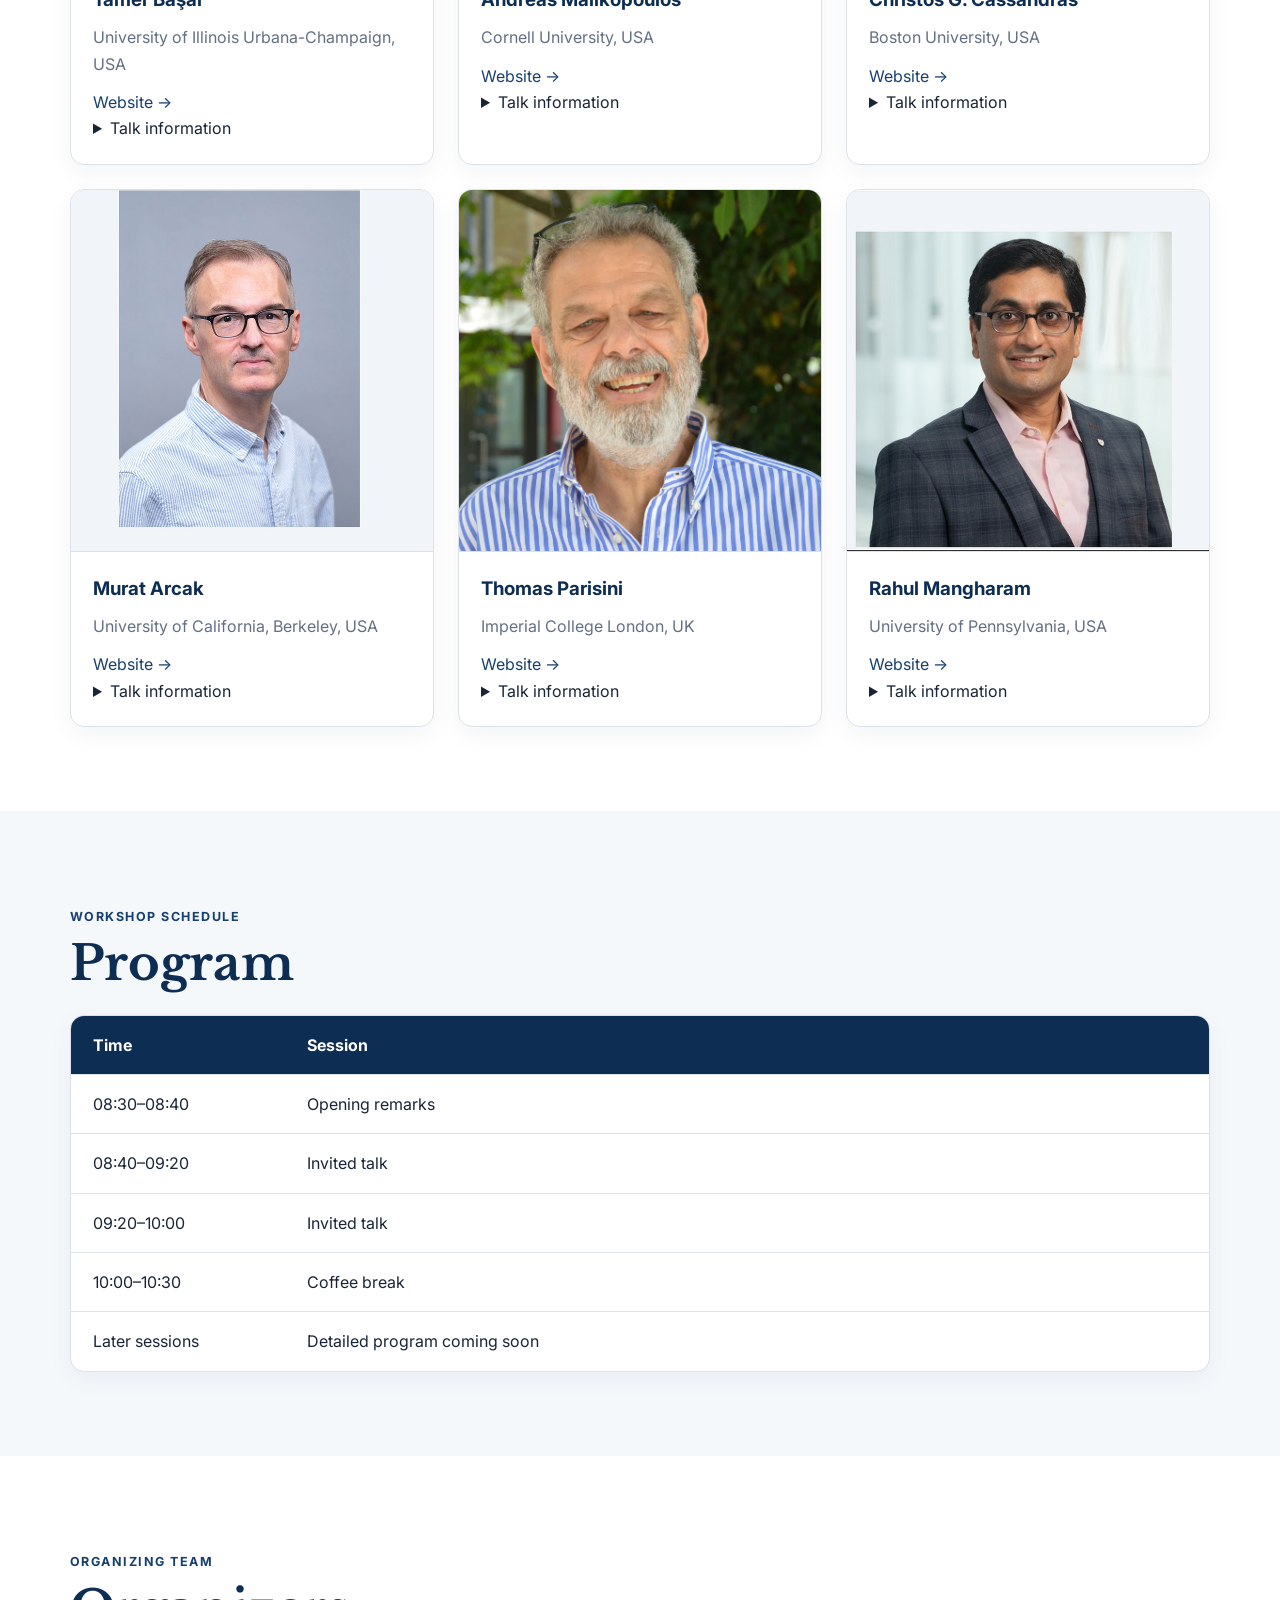
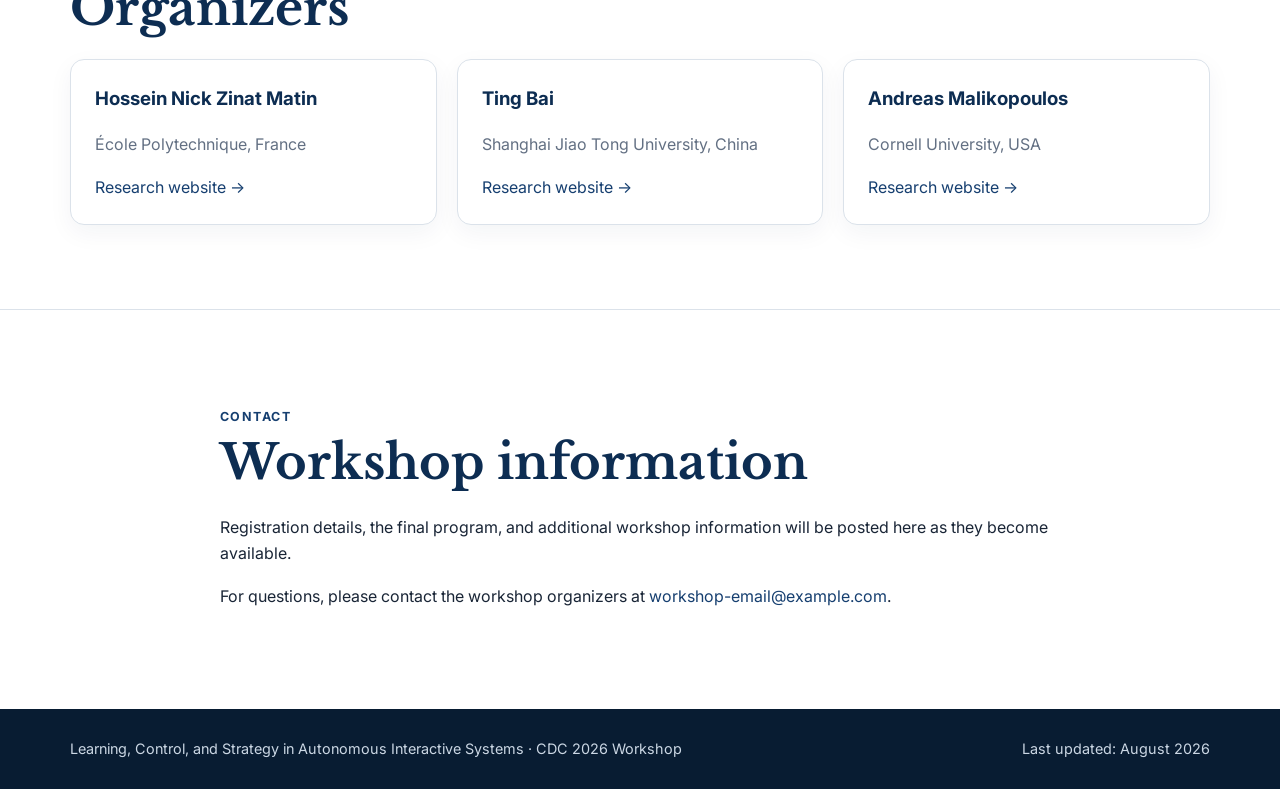
==== commit a6da7354: "Update index.html" ====
--- a/index.html
+++ b/index.html
@@ -224,11 +224,11 @@
 <h3>Ting Bai</h3>
 <p>Shanghai Jiao Tong University, China</p>
 <a href="https://tingbai.com.cn/" rel="noopener" target="_blank">Research website →</a>
+</article>
 <article class="organizer-card">
 <h3>Andreas Malikopoulos</h3>
 <p>Cornell University, USA</p>
 <a href="https://www.duffield.cornell.edu/people/andreas-malikopoulos/" rel="noopener" target="_blank">Research website →</a>
-</article>
 </article></div>
 </div>
 </section>
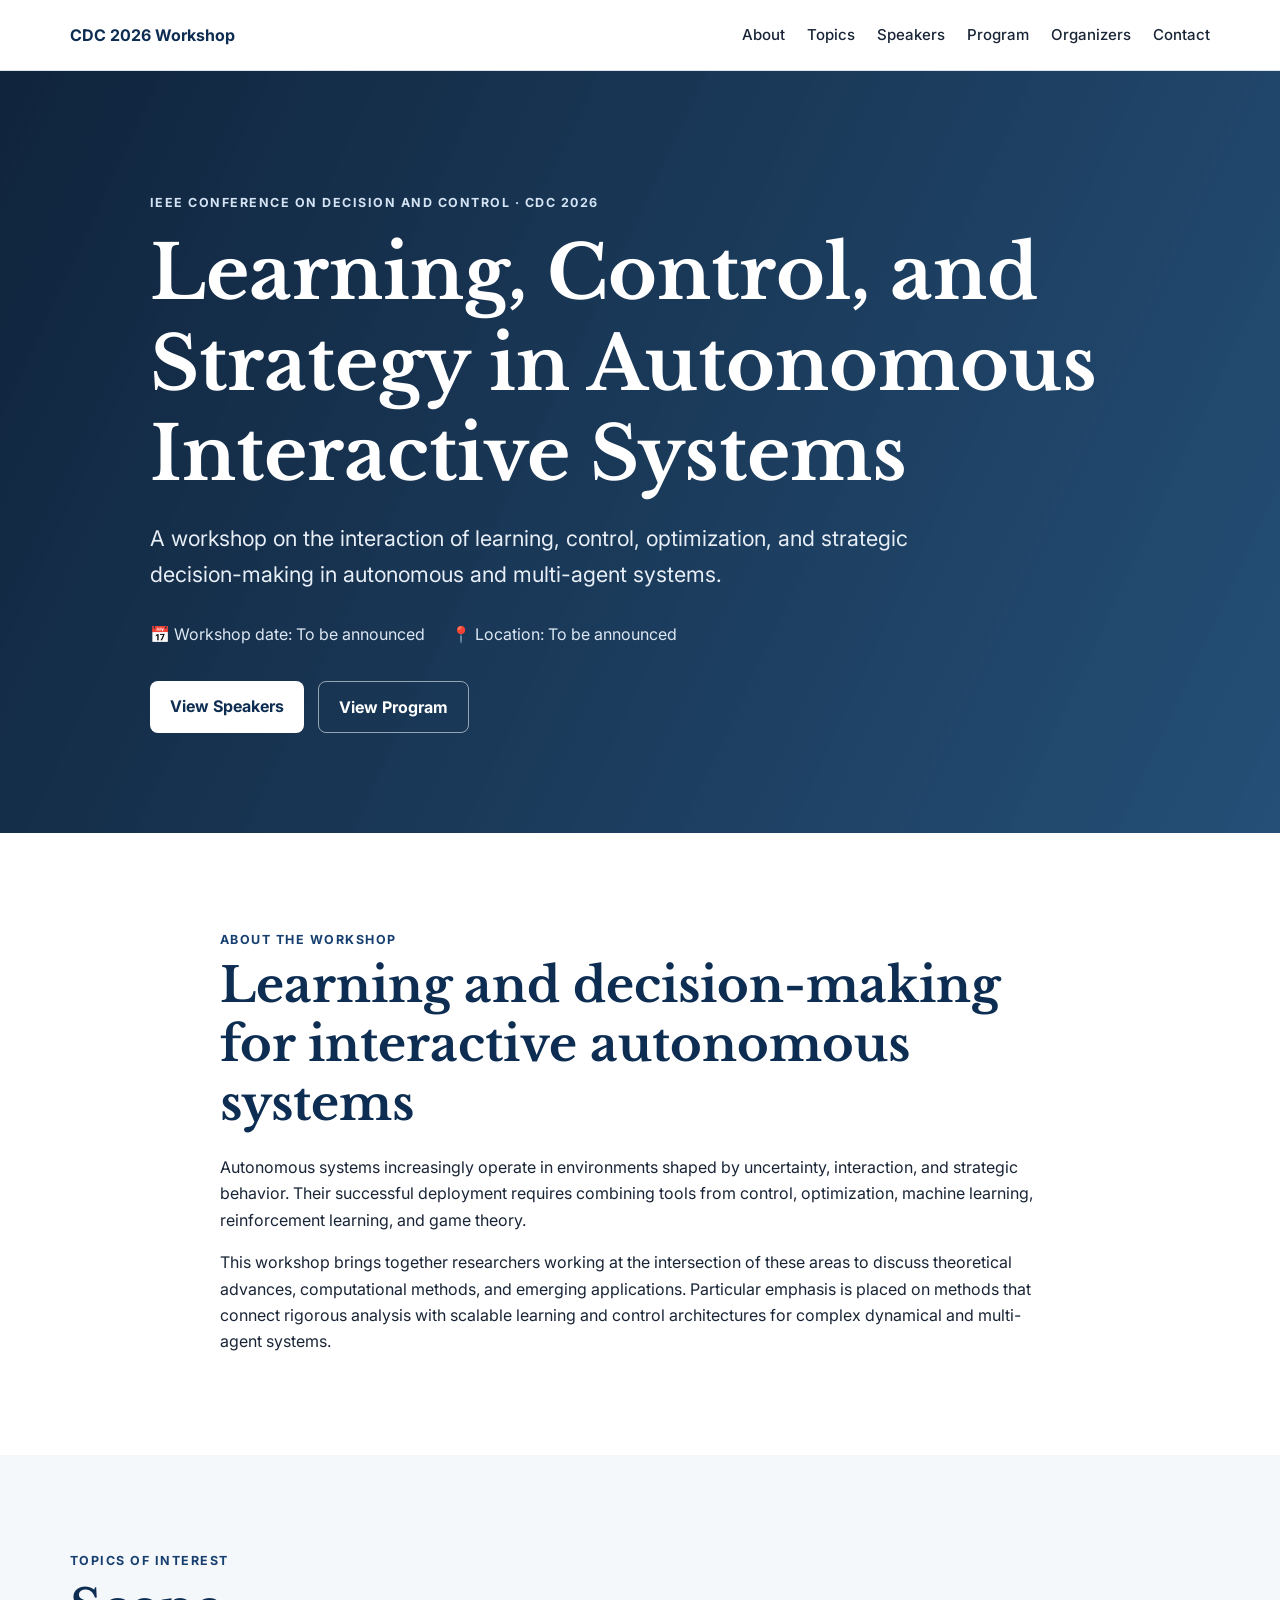
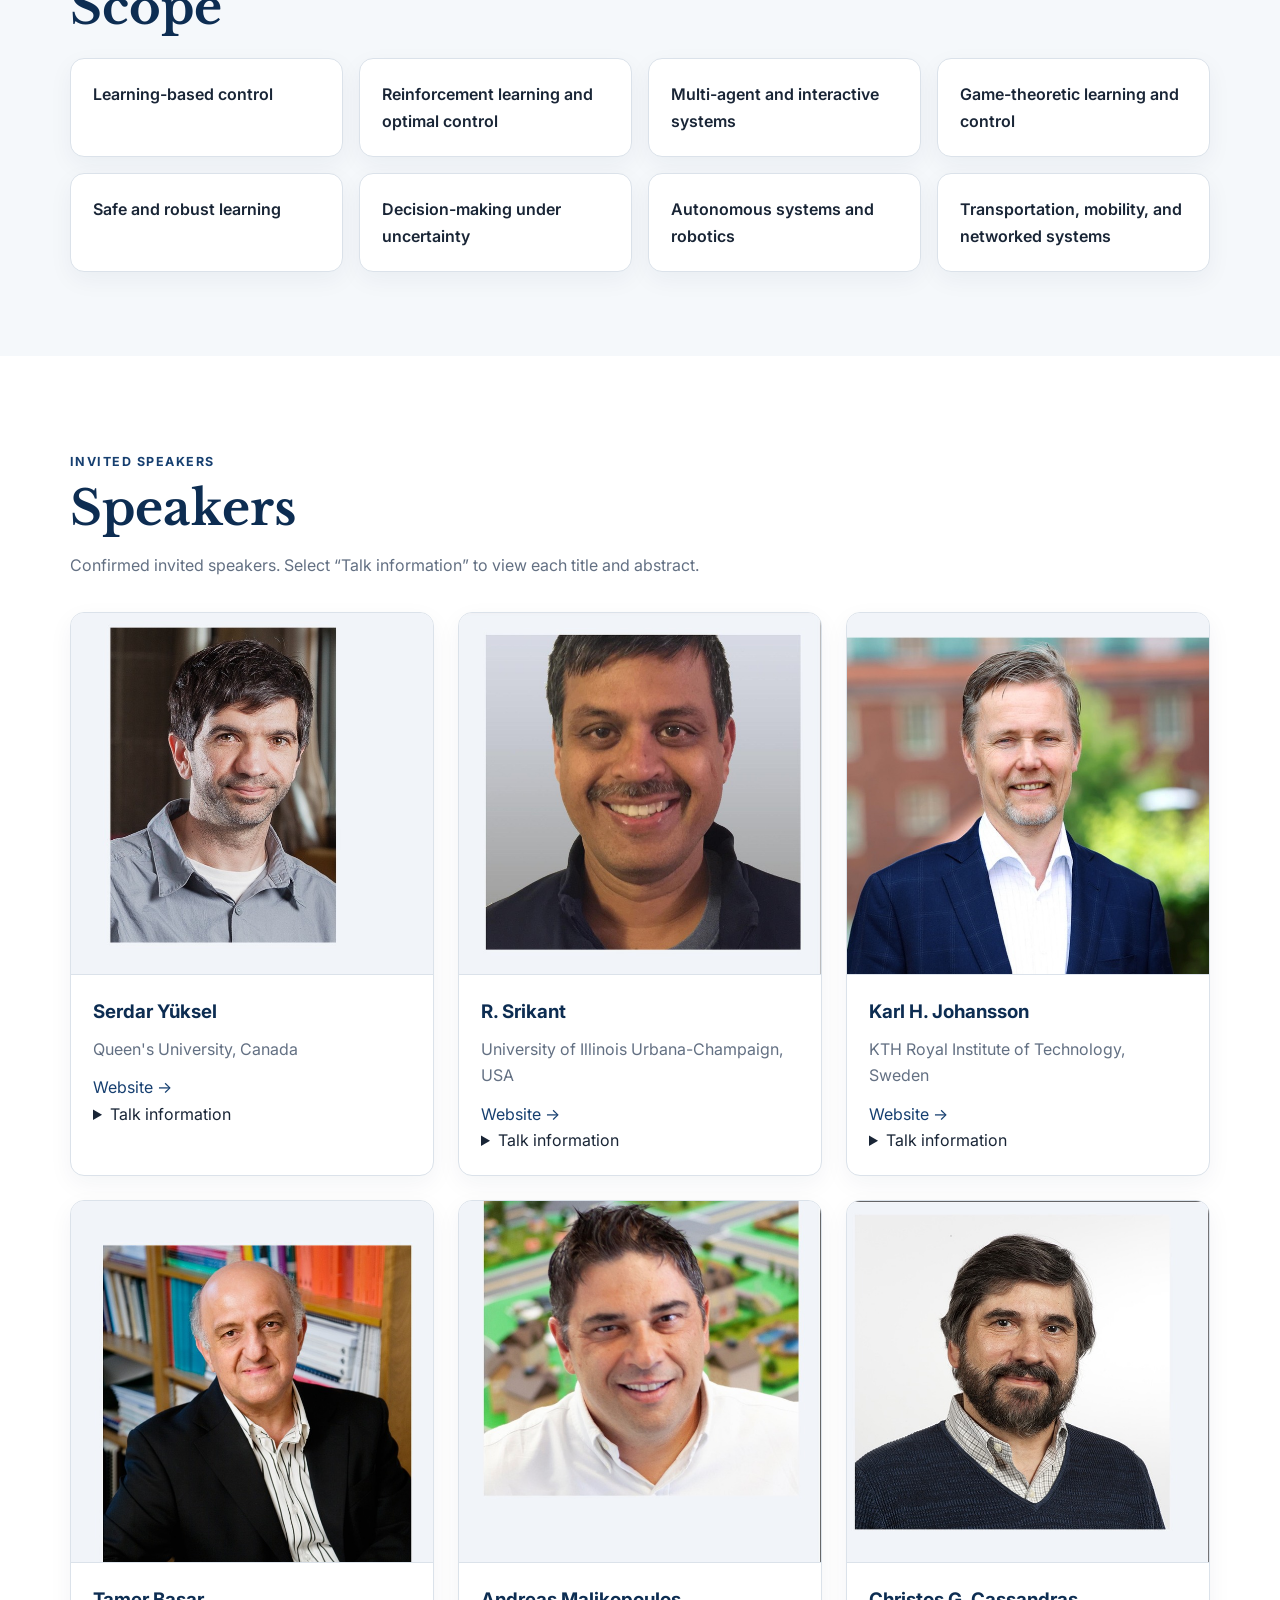
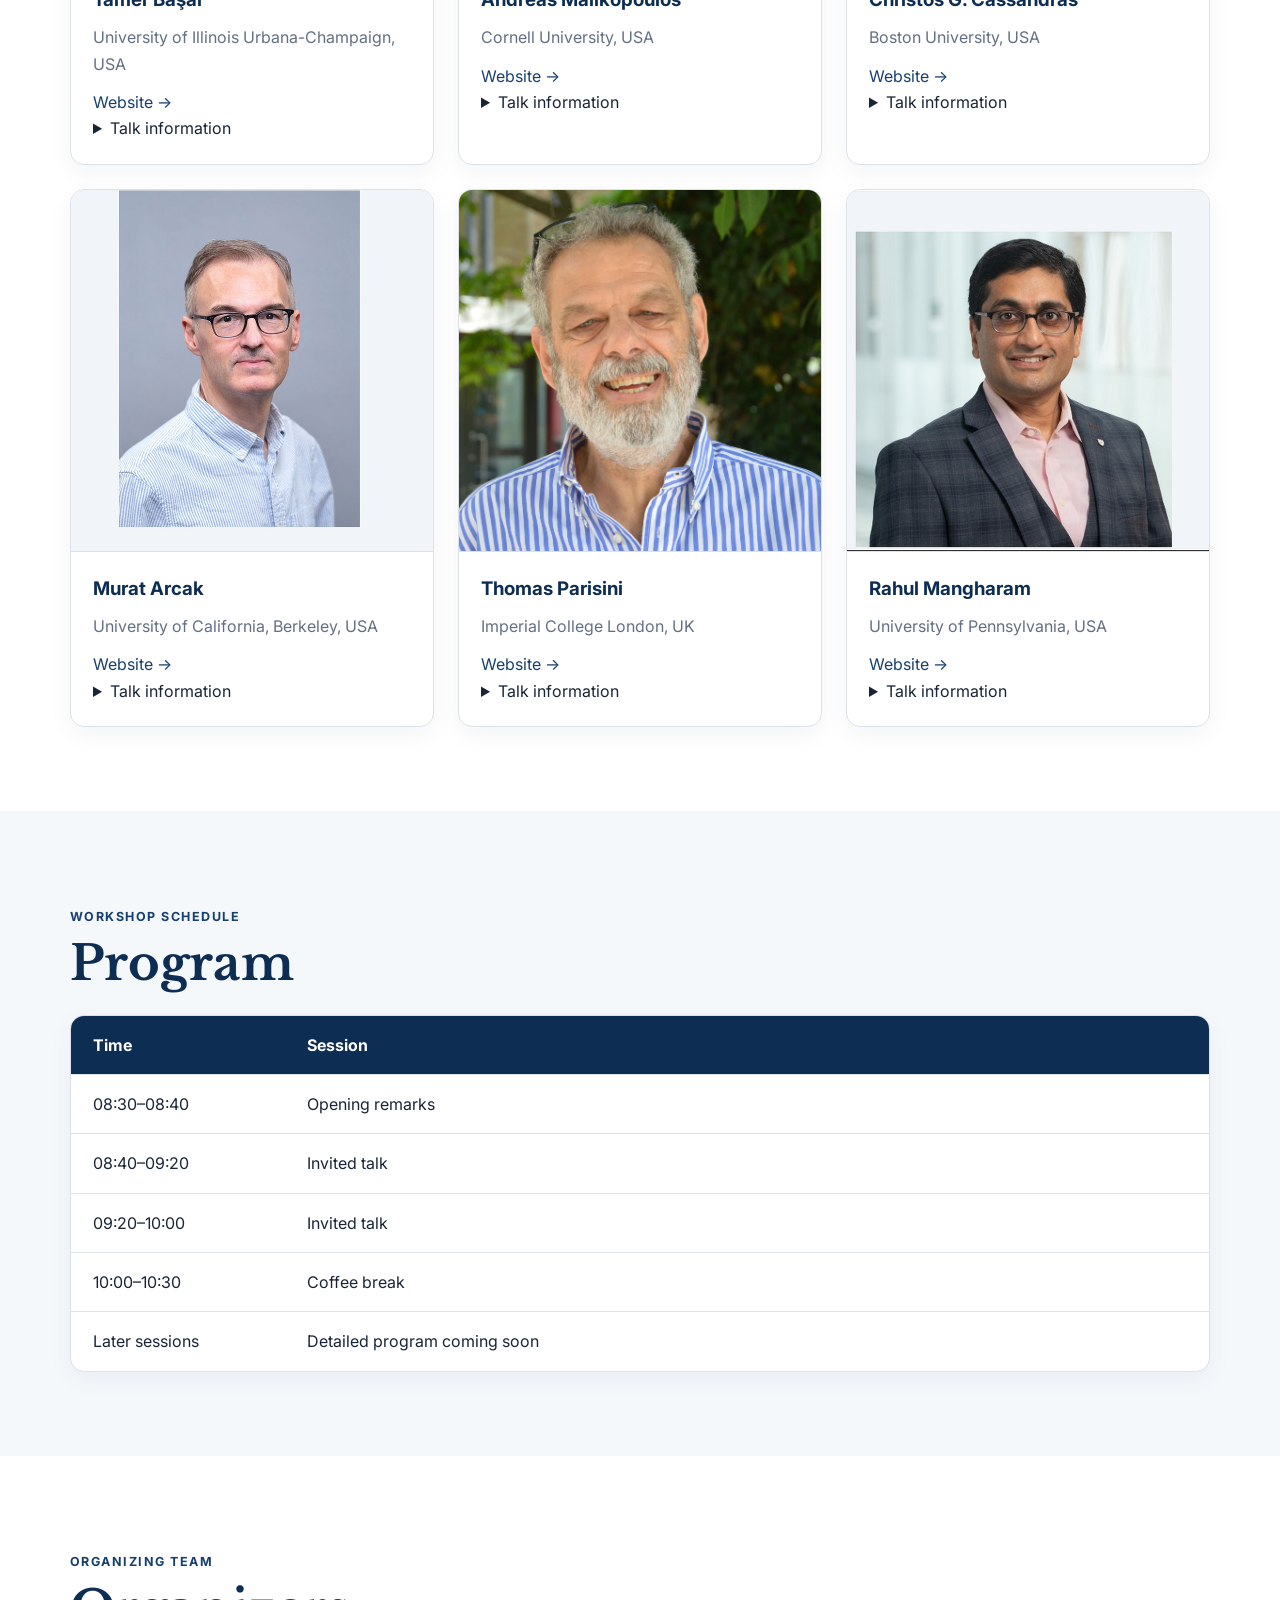
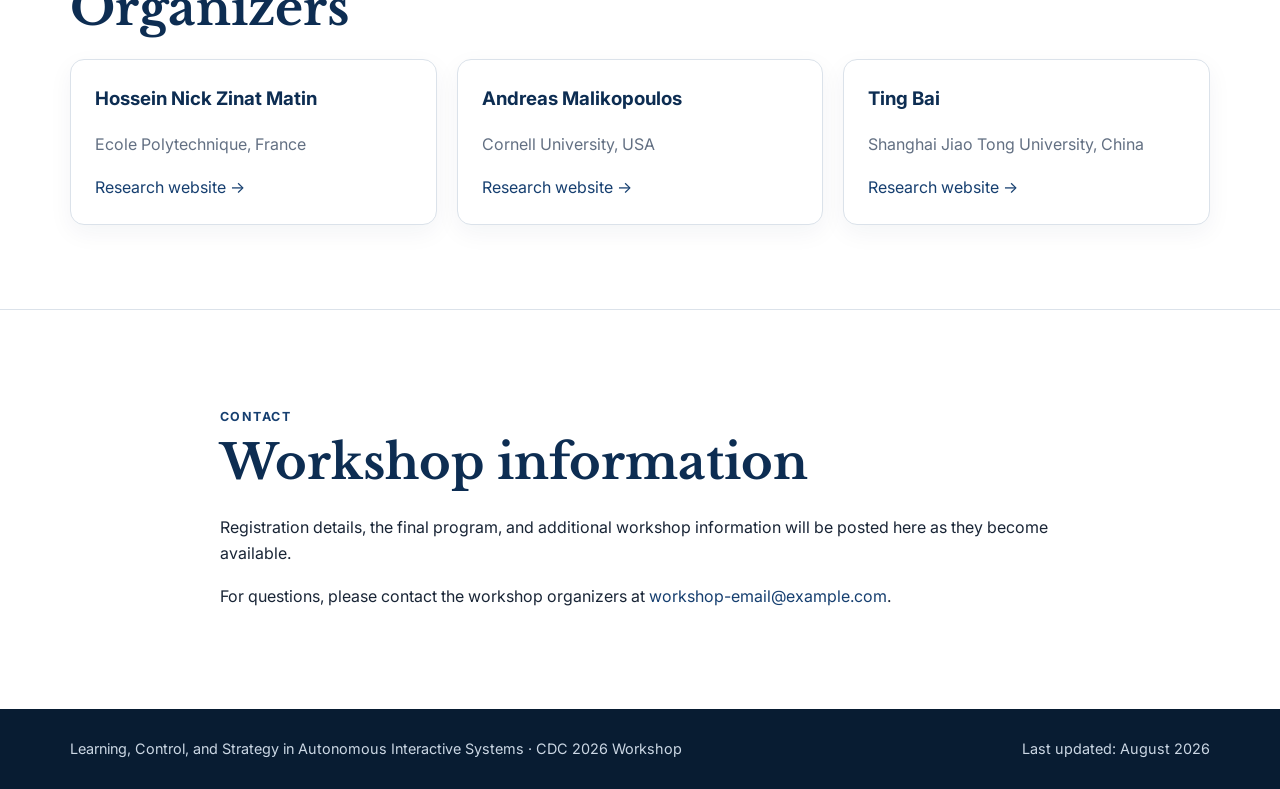
==== commit d442e126: "Update index.html" ====
--- a/index.html
+++ b/index.html
@@ -216,19 +216,16 @@
 
 <article class="organizer-card">
 <h3>Hossein Nick Zinat Matin</h3>
-<p>École Polytechnique, France</p>
-<a href="https://hossein.matin.com/" rel="noopener" target="_blank">Research website →</a>
-
-
+<p>Ecole Polytechnique, France</p>
+<a href="https://hossein.matin.com" rel="noopener" target="_blank">Research website →</a>
+</article><article class="organizer-card">
+<h3>Andreas Malikopoulos</h3>
+<p>Cornell University, USA</p>
+<a href="https://www.duffield.cornell.edu/people/andreas-malikopoulos/" rel="noopener" target="_blank">Research website →</a>
 </article><article class="organizer-card">
 <h3>Ting Bai</h3>
 <p>Shanghai Jiao Tong University, China</p>
 <a href="https://tingbai.com.cn/" rel="noopener" target="_blank">Research website →</a>
-</article>
-<article class="organizer-card">
-<h3>Andreas Malikopoulos</h3>
-<p>Cornell University, USA</p>
-<a href="https://www.duffield.cornell.edu/people/andreas-malikopoulos/" rel="noopener" target="_blank">Research website →</a>
 </article></div>
 </div>
 </section>
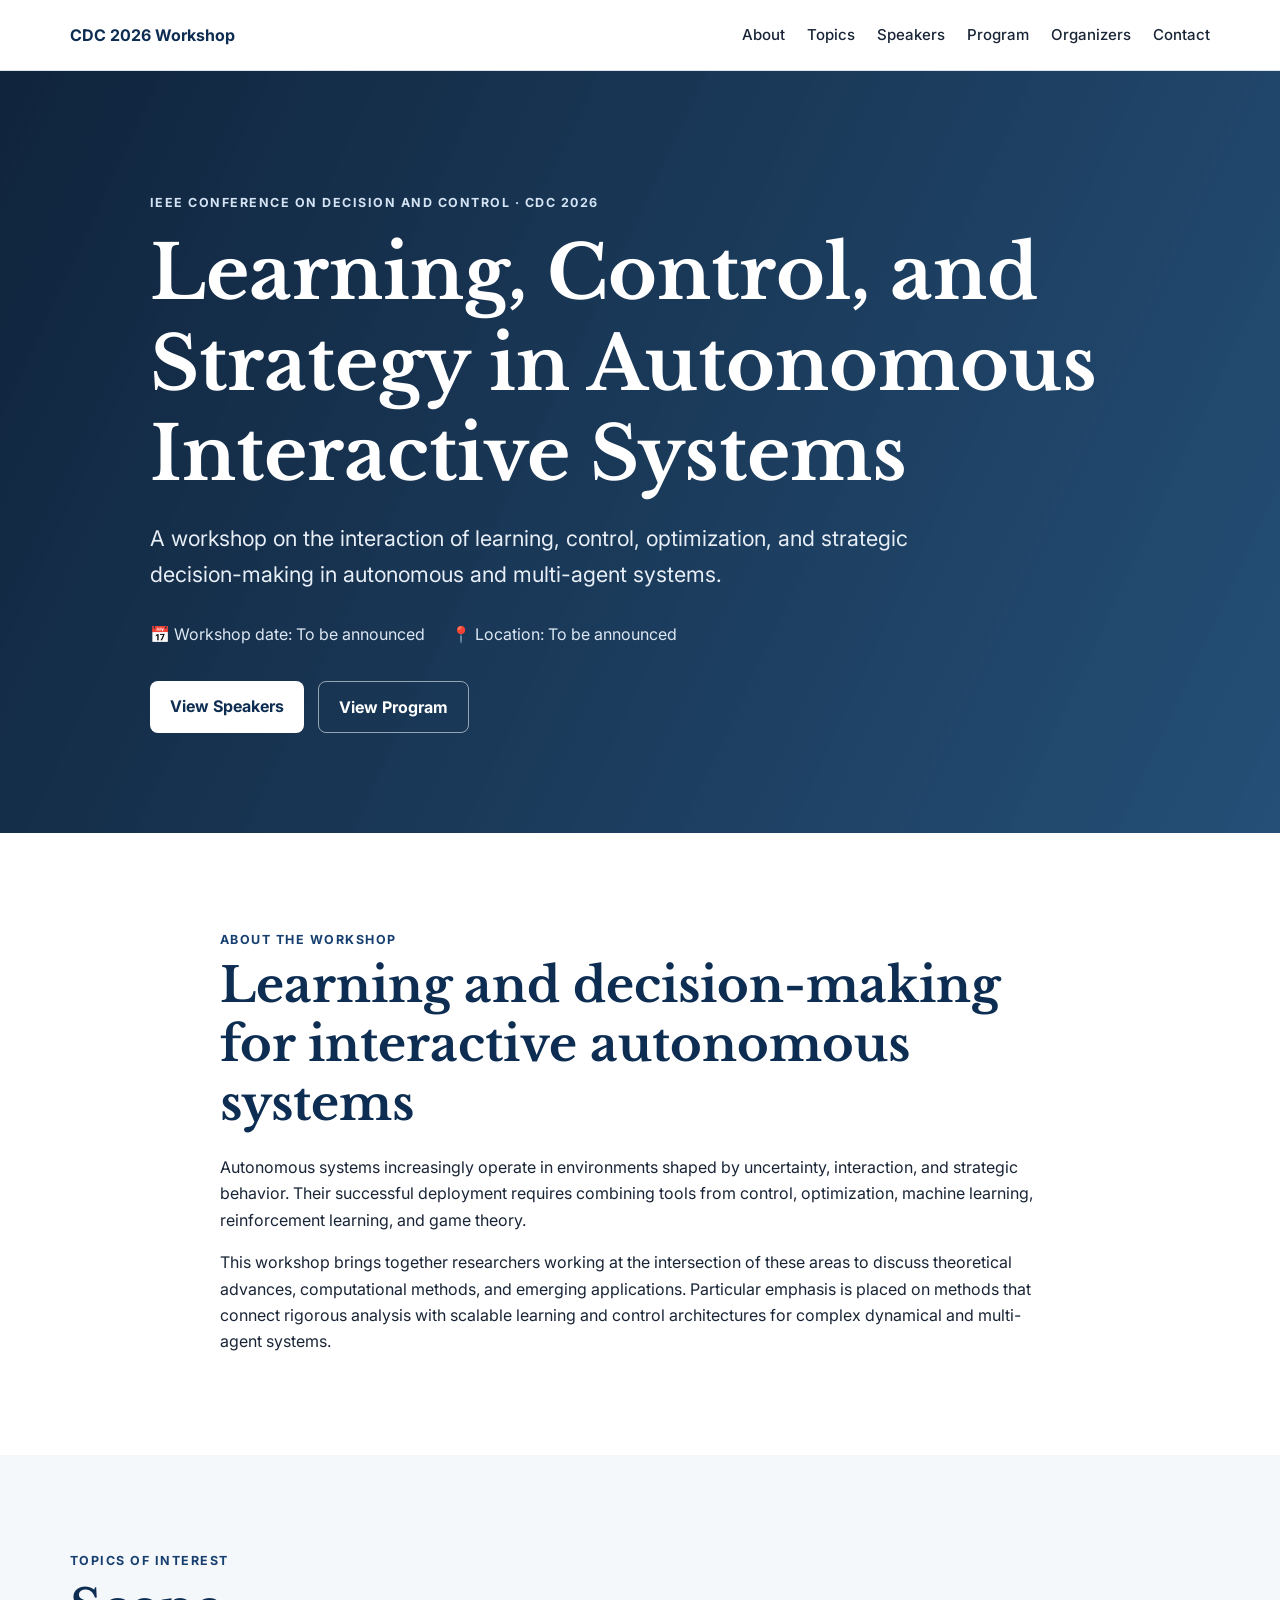
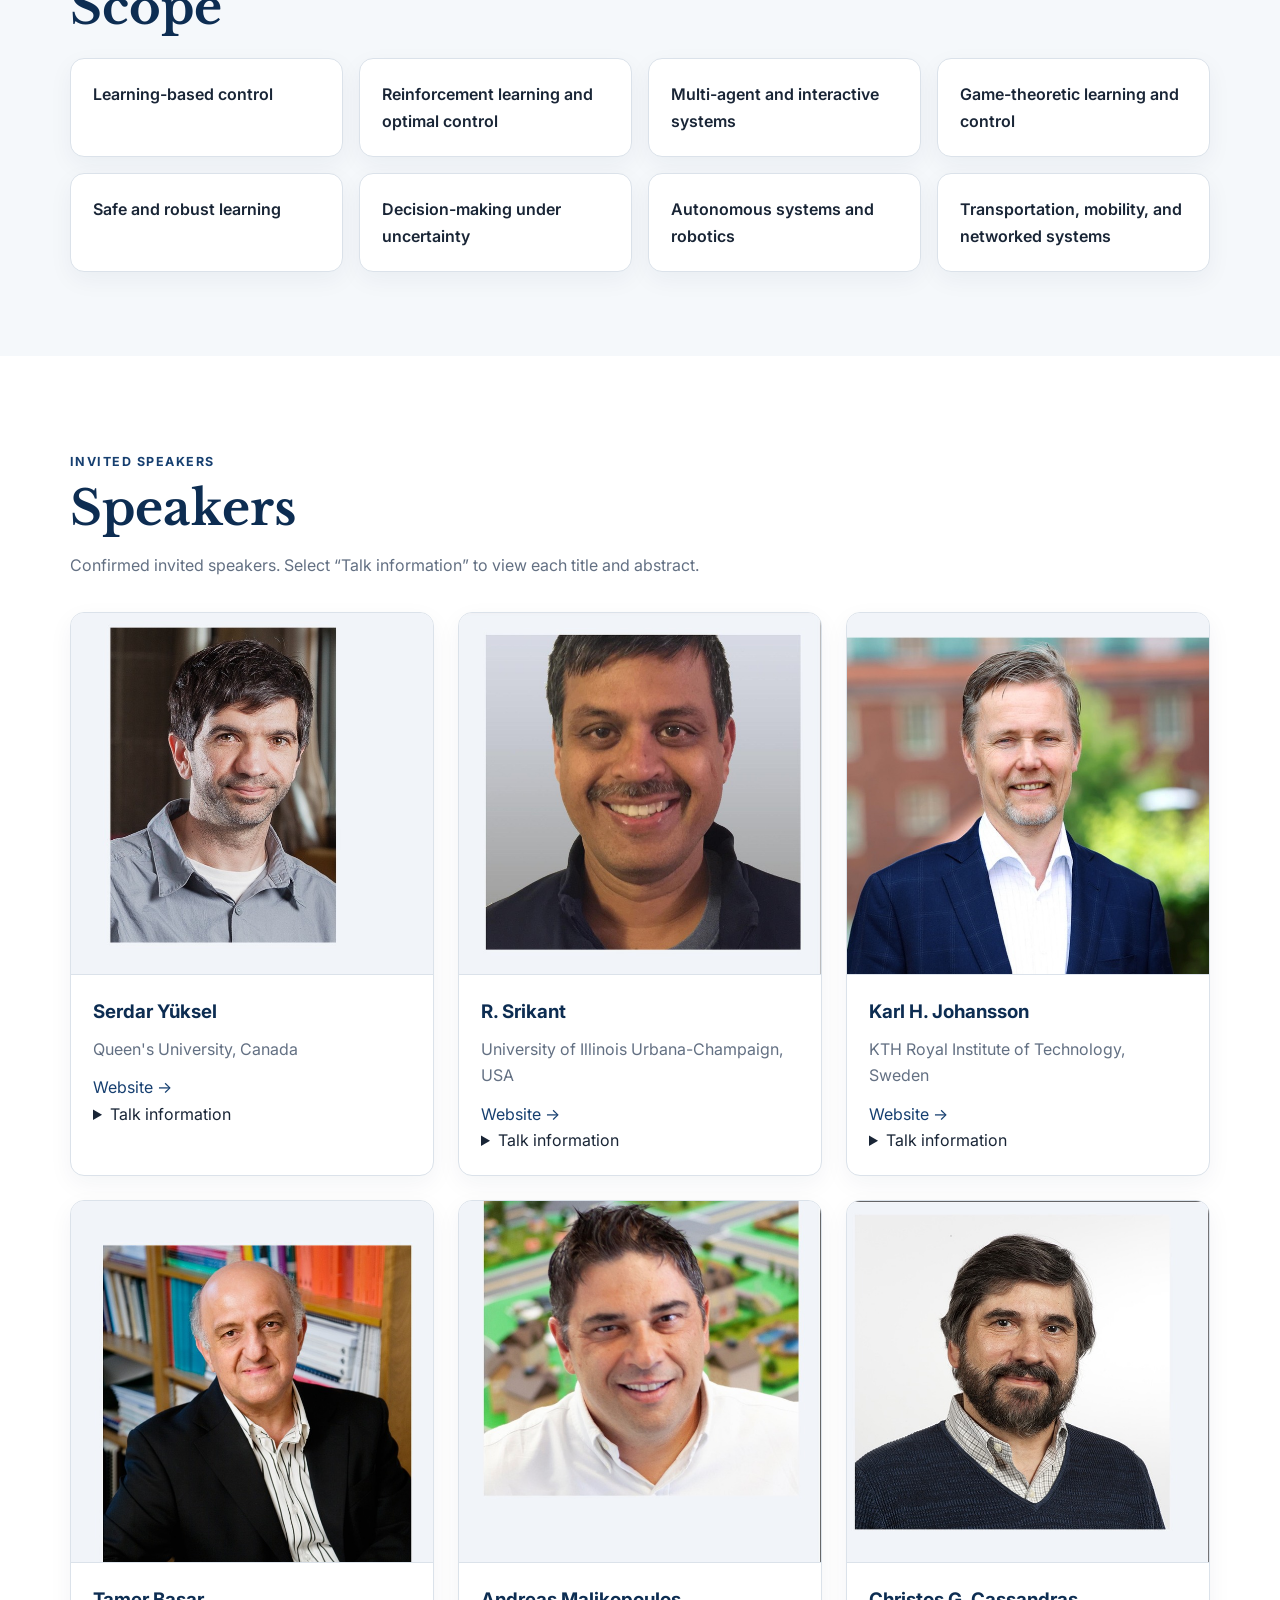
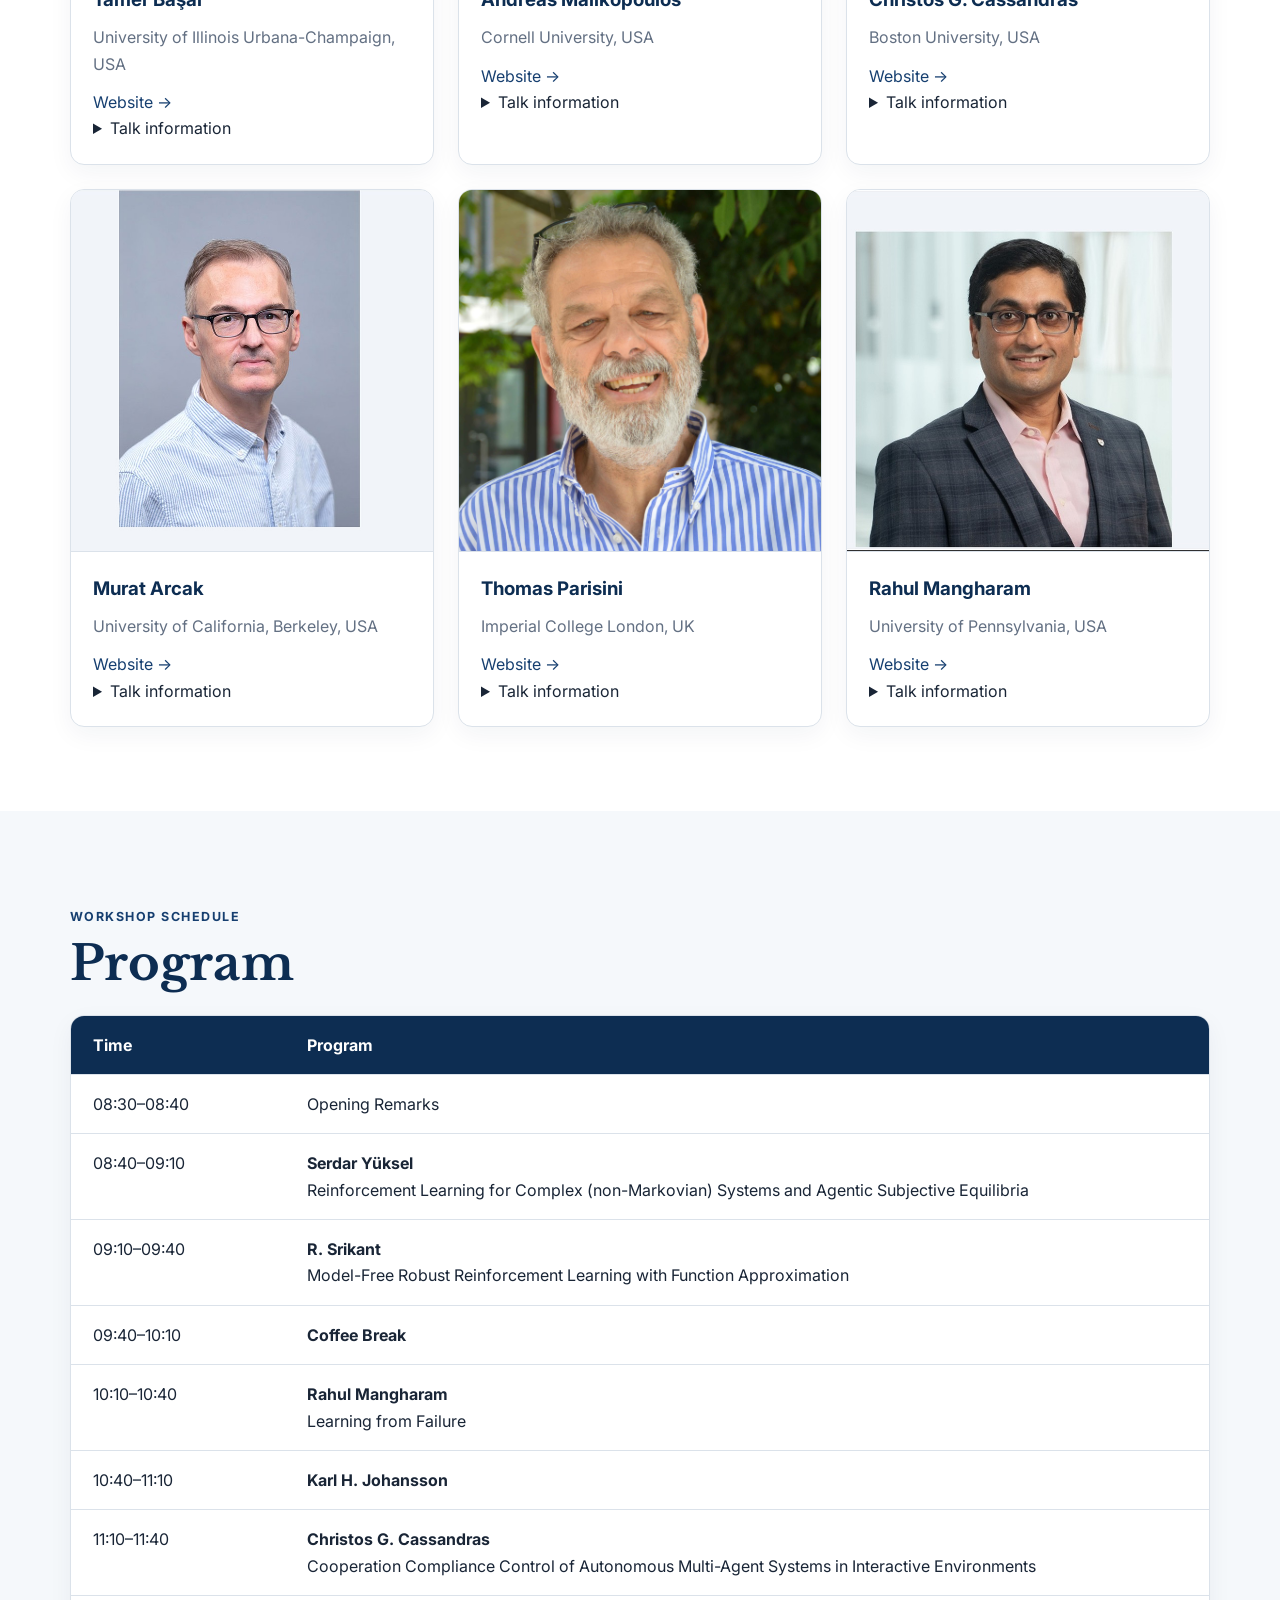
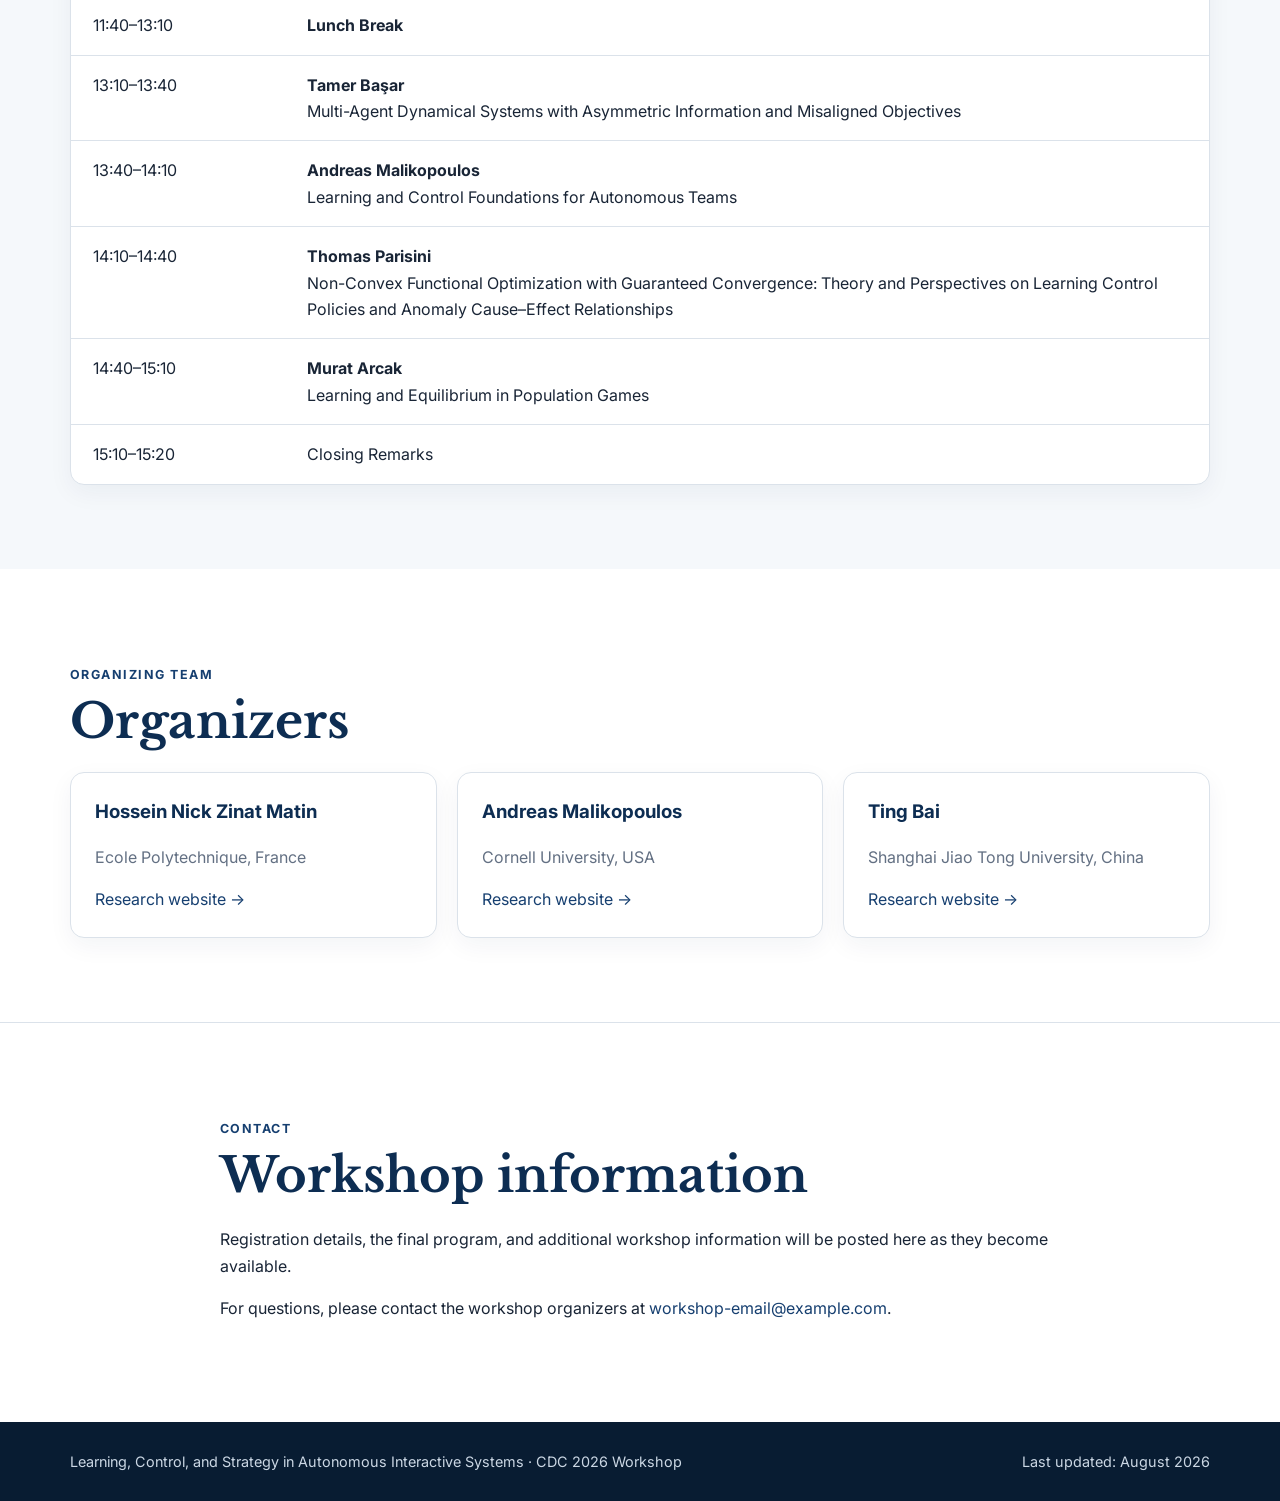
==== commit 2b51ce71: "Update index.html" ====
--- a/index.html
+++ b/index.html
@@ -175,36 +175,110 @@
 </div>
 </section>
 <section class="section alt" id="program">
-<div class="container">
-<p class="section-kicker">Workshop schedule</p>
-<h2>Program</h2>
-<div class="program-card">
-<div class="program-row header-row">
-<span>Time</span>
-<span>Session</span>
-</div>
-<div class="program-row">
-<span>08:30–08:40</span>
-<span>Opening remarks</span>
-</div>
-<div class="program-row">
-<span>08:40–09:20</span>
-<span>Invited talk</span>
-</div>
-<div class="program-row">
-<span>09:20–10:00</span>
-<span>Invited talk</span>
-</div>
-<div class="program-row">
-<span>10:00–10:30</span>
-<span>Coffee break</span>
-</div>
-<div class="program-row">
-<span>Later sessions</span>
-<span>Detailed program coming soon</span>
-</div>
-</div>
-</div>
+  <div class="container">
+    <p class="section-kicker">Workshop schedule</p>
+    <h2>Program</h2>
+
+    <div class="program-card">
+
+      <div class="program-row header-row">
+        <span>Time</span>
+        <span>Program</span>
+      </div>
+
+      <div class="program-row">
+        <span>08:30–08:40</span>
+        <span>Opening Remarks</span>
+      </div>
+
+      <div class="program-row">
+        <span>08:40–09:10</span>
+        <span>
+          <strong>Serdar Yüksel</strong><br>
+          Reinforcement Learning for Complex (non-Markovian) Systems and Agentic Subjective Equilibria
+        </span>
+      </div>
+
+      <div class="program-row">
+        <span>09:10–09:40</span>
+        <span>
+          <strong>R. Srikant</strong><br>
+          Model-Free Robust Reinforcement Learning with Function Approximation
+        </span>
+      </div>
+
+      <div class="program-row break-row">
+        <span>09:40–10:10</span>
+        <span><strong>Coffee Break</strong></span>
+      </div>
+
+      <div class="program-row">
+        <span>10:10–10:40</span>
+        <span>
+          <strong>Rahul Mangharam</strong><br>
+          Learning from Failure
+        </span>
+      </div>
+
+      <div class="program-row">
+        <span>10:40–11:10</span>
+        <span>
+          <strong>Karl H. Johansson</strong>
+        </span>
+      </div>
+
+      <div class="program-row">
+        <span>11:10–11:40</span>
+        <span>
+          <strong>Christos G. Cassandras</strong><br>
+          Cooperation Compliance Control of Autonomous Multi-Agent Systems in Interactive Environments
+        </span>
+      </div>
+
+      <div class="program-row break-row">
+        <span>11:40–13:10</span>
+        <span><strong>Lunch Break</strong></span>
+      </div>
+
+      <div class="program-row">
+        <span>13:10–13:40</span>
+        <span>
+          <strong>Tamer Başar</strong><br>
+          Multi-Agent Dynamical Systems with Asymmetric Information and Misaligned Objectives
+        </span>
+      </div>
+
+      <div class="program-row">
+        <span>13:40–14:10</span>
+        <span>
+          <strong>Andreas Malikopoulos</strong><br>
+          Learning and Control Foundations for Autonomous Teams
+        </span>
+      </div>
+
+      <div class="program-row">
+        <span>14:10–14:40</span>
+        <span>
+          <strong>Thomas Parisini</strong><br>
+          Non-Convex Functional Optimization with Guaranteed Convergence: Theory and Perspectives on Learning Control Policies and Anomaly Cause–Effect Relationships
+        </span>
+      </div>
+
+      <div class="program-row">
+        <span>14:40–15:10</span>
+        <span>
+          <strong>Murat Arcak</strong><br>
+          Learning and Equilibrium in Population Games
+        </span>
+      </div>
+
+      <div class="program-row">
+        <span>15:10–15:20</span>
+        <span>Closing Remarks</span>
+      </div>
+
+    </div>
+  </div>
 </section>
 <section class="section" id="organizers">
 <div class="container">
@@ -217,7 +291,7 @@
 <article class="organizer-card">
 <h3>Hossein Nick Zinat Matin</h3>
 <p>Ecole Polytechnique, France</p>
-<a href="https://hossein.matin.com" rel="noopener" target="_blank">Research website →</a>
+<a href="https://hossein-matin.com" rel="noopener" target="_blank">Research website →</a>
 </article><article class="organizer-card">
 <h3>Andreas Malikopoulos</h3>
 <p>Cornell University, USA</p>
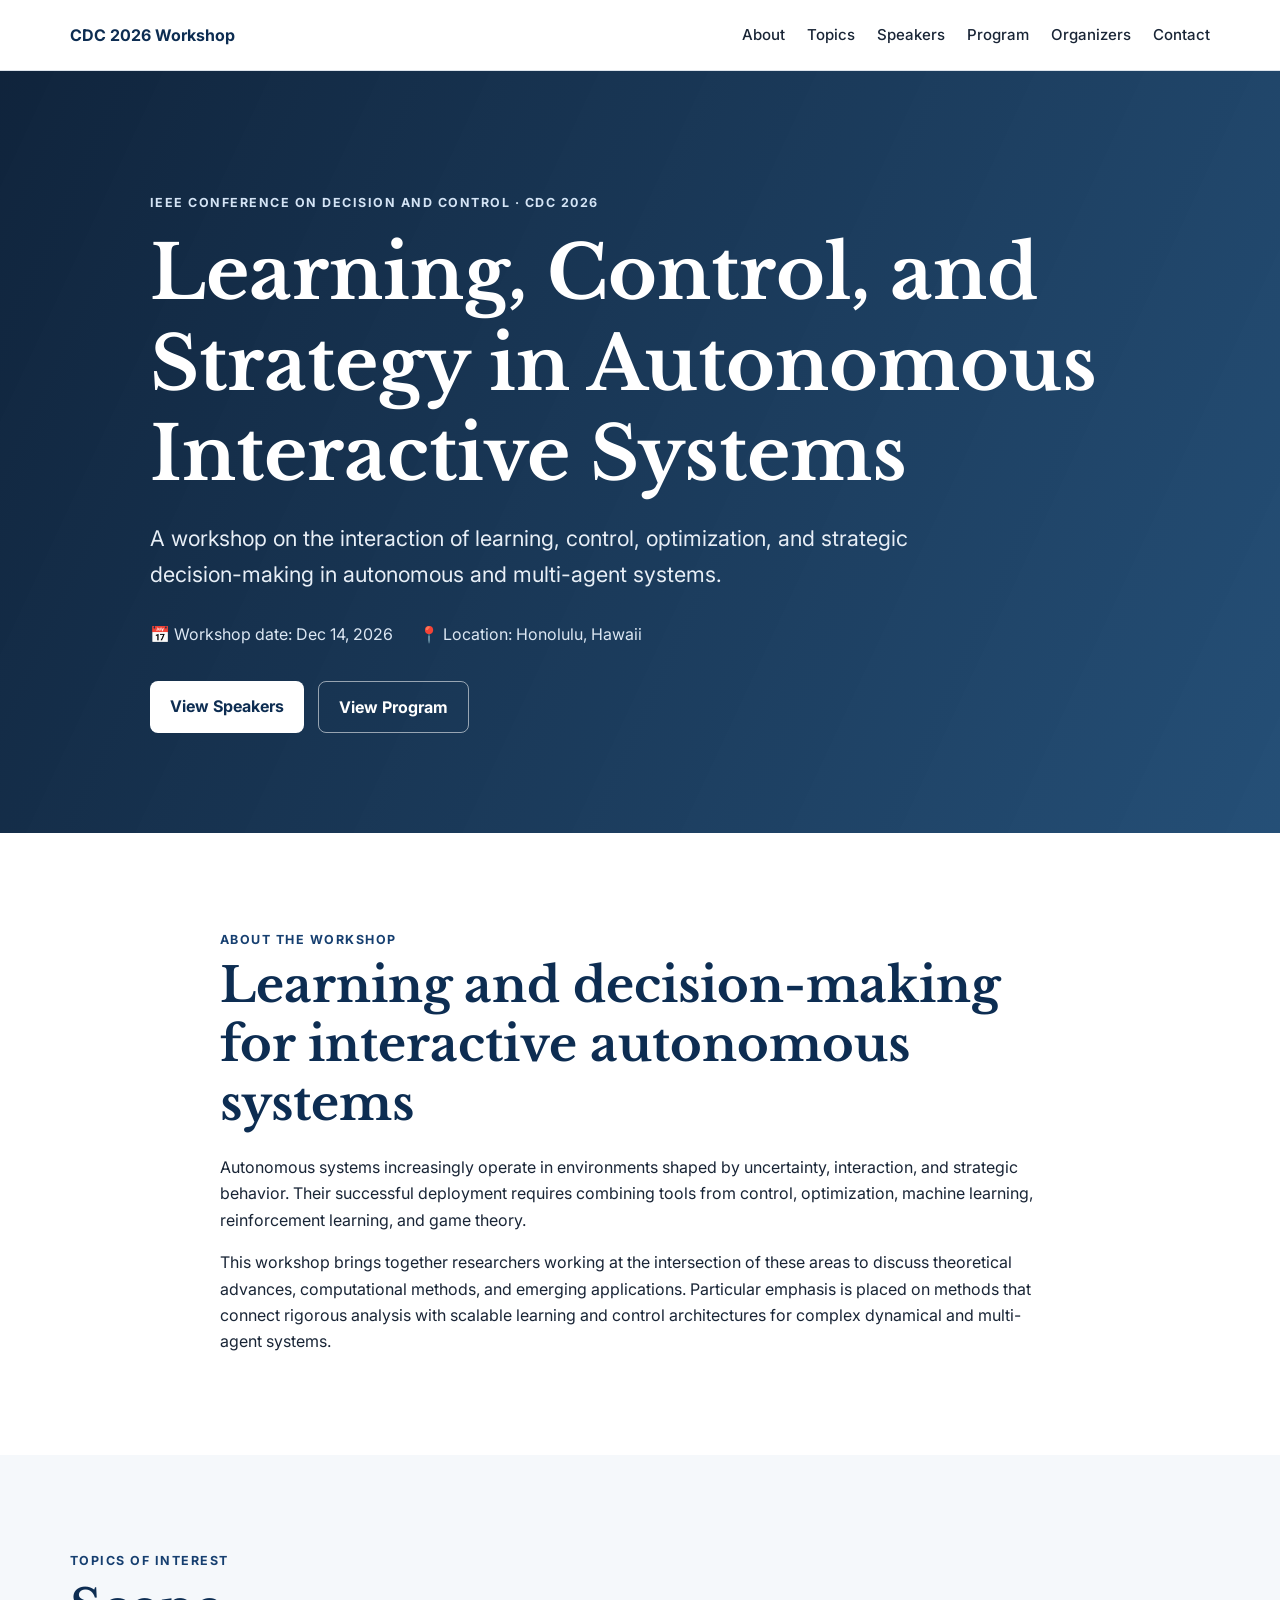
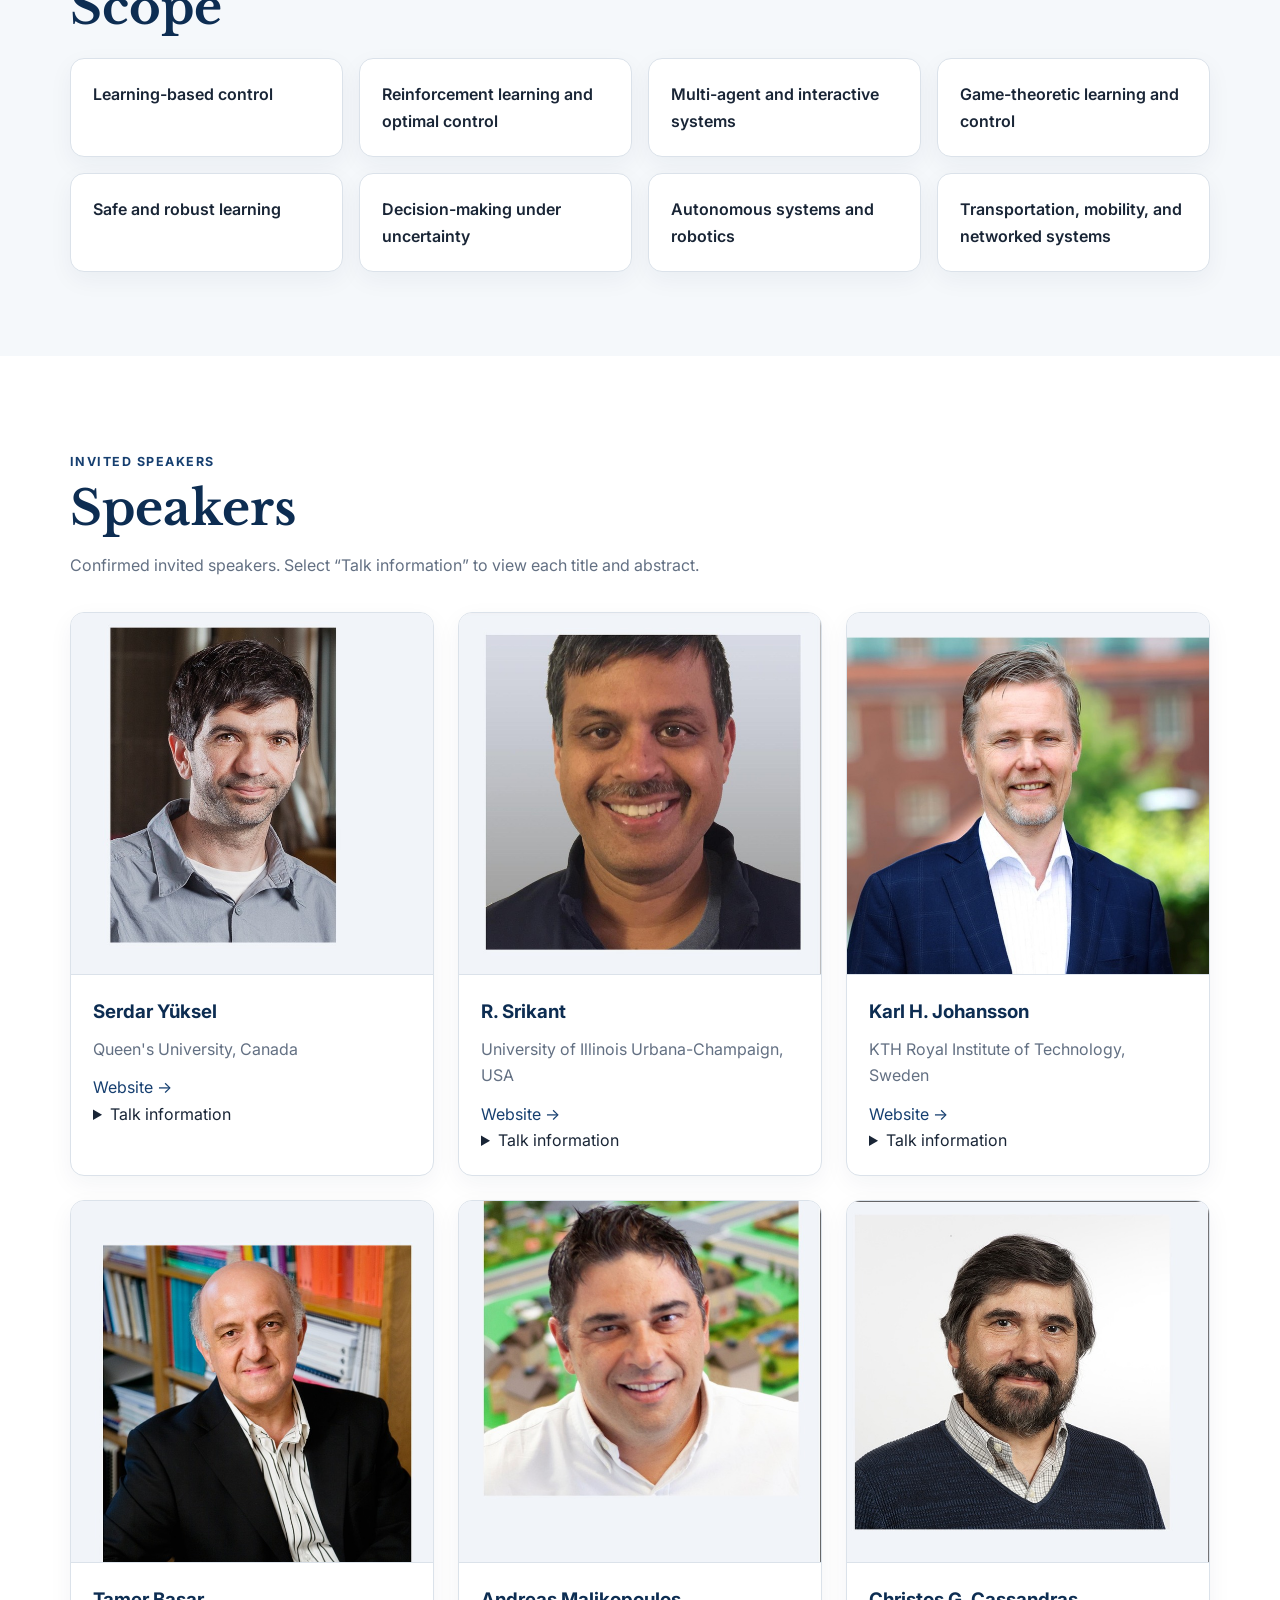
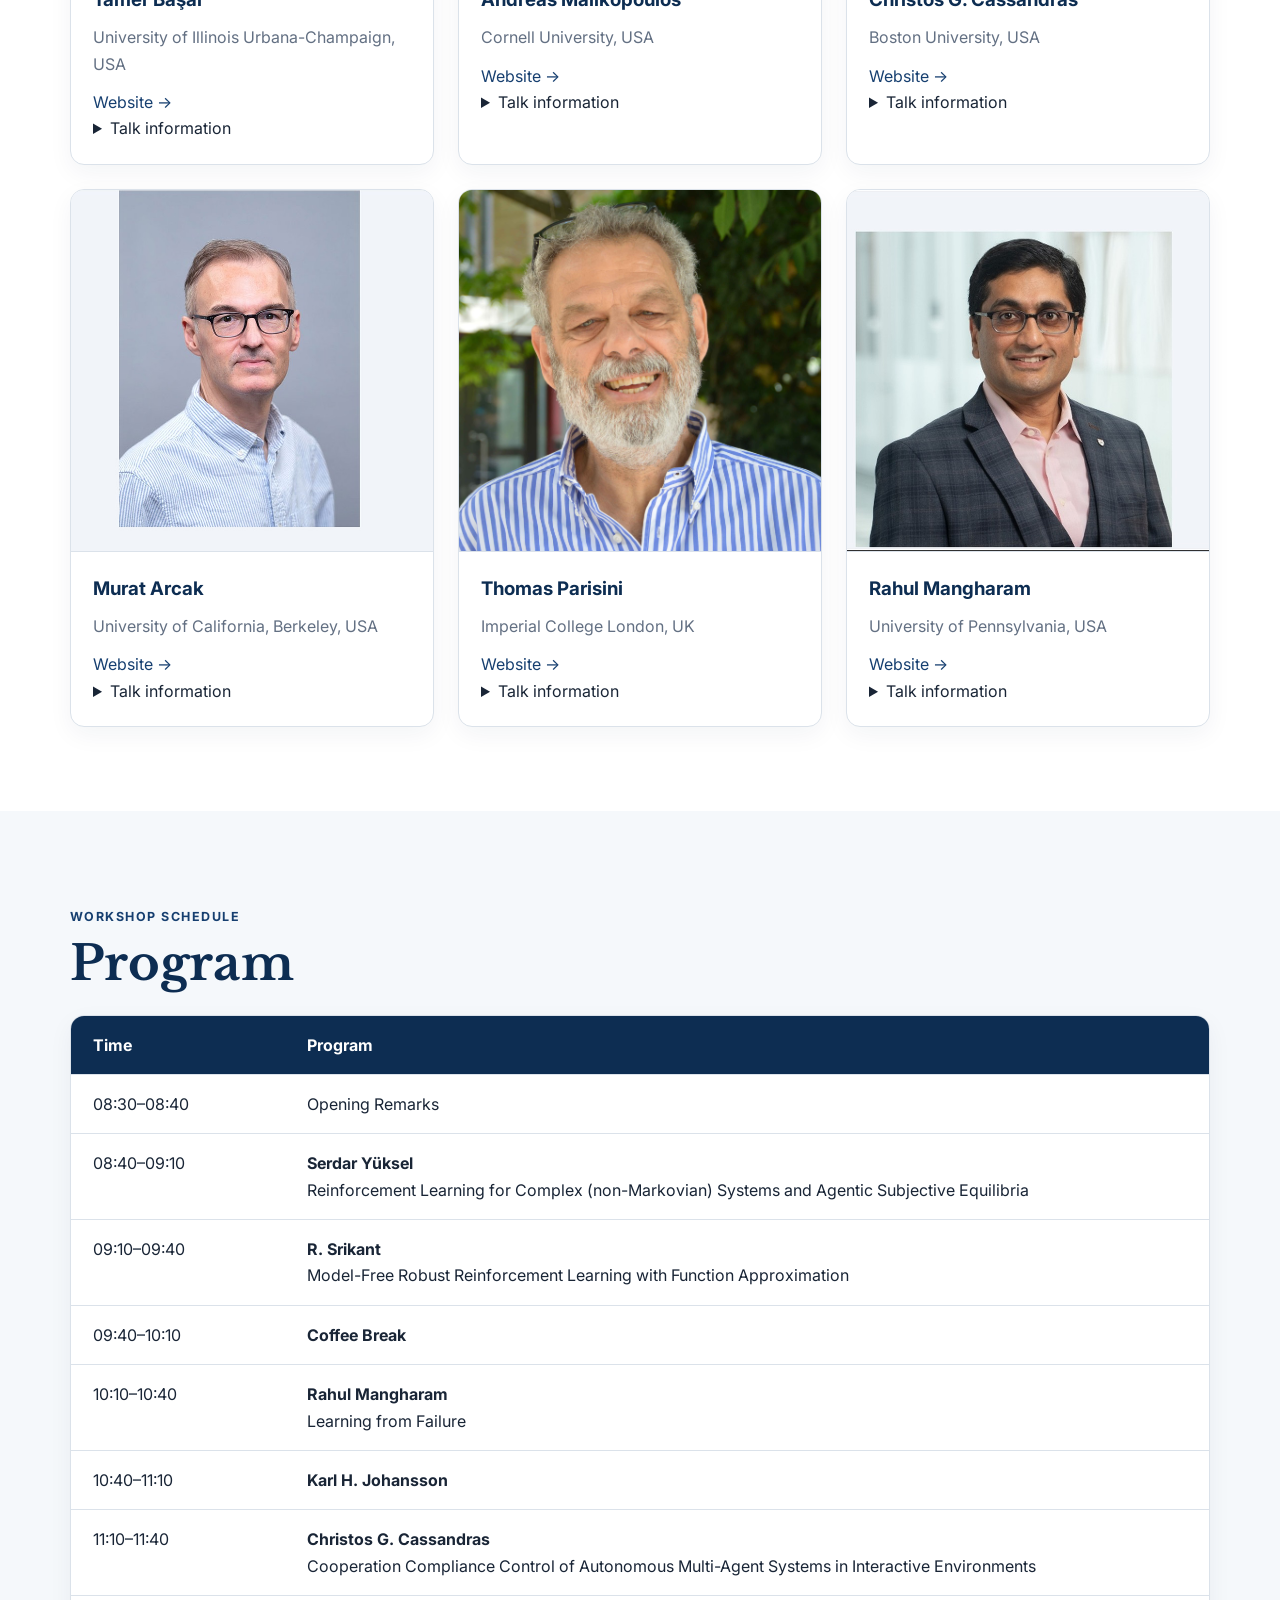
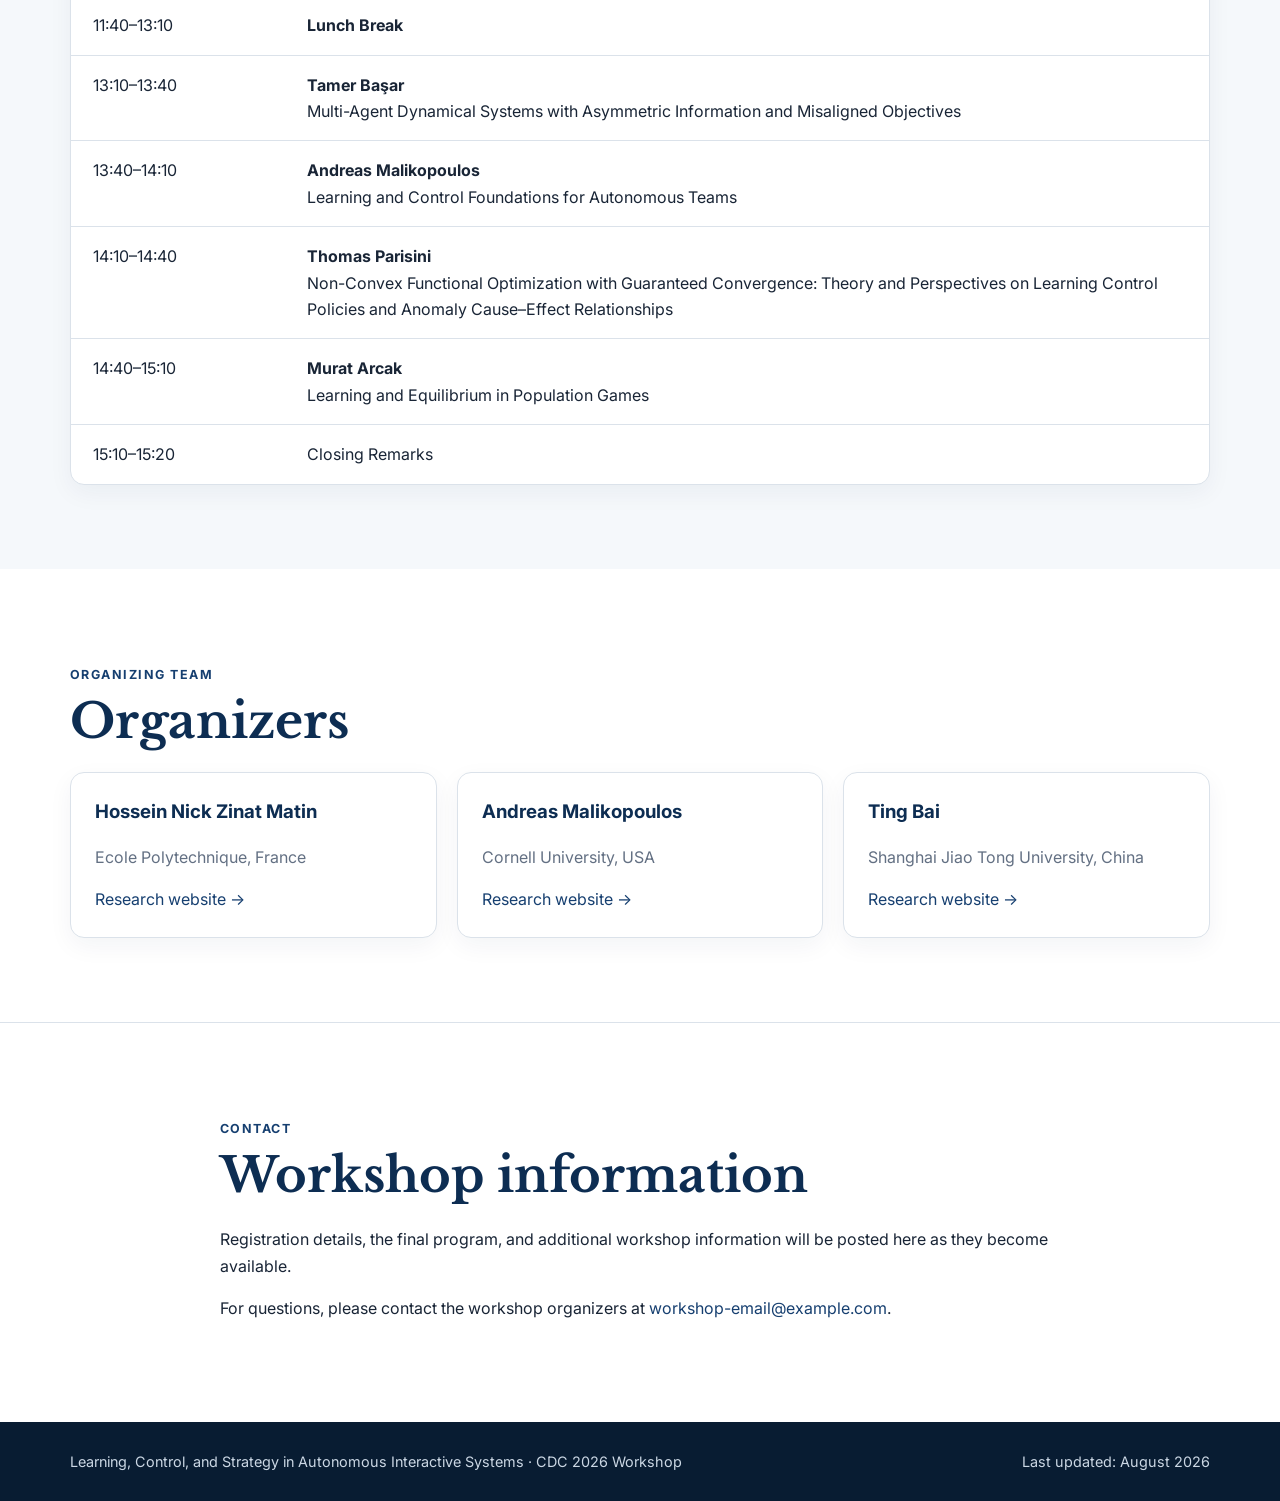
==== commit 97f1208e: "Update index.html" ====
--- a/index.html
+++ b/index.html
@@ -34,8 +34,8 @@
 <h1>Learning, Control, and Strategy in Autonomous Interactive Systems</h1>
 <p class="hero-subtitle">A workshop on the interaction of learning, control, optimization, and strategic decision-making in autonomous and multi-agent systems.</p>
 <div class="hero-meta">
-<span>📅 Workshop date: To be announced</span>
-<span>📍 Location: To be announced</span>
+<span>📅 Workshop date: Dec 14, 2026</span>
+<span>📍 Location: Honolulu, Hawaii </span>
 </div>
 <div class="hero-actions">
 <a class="button primary" href="#speakers">View Speakers</a>
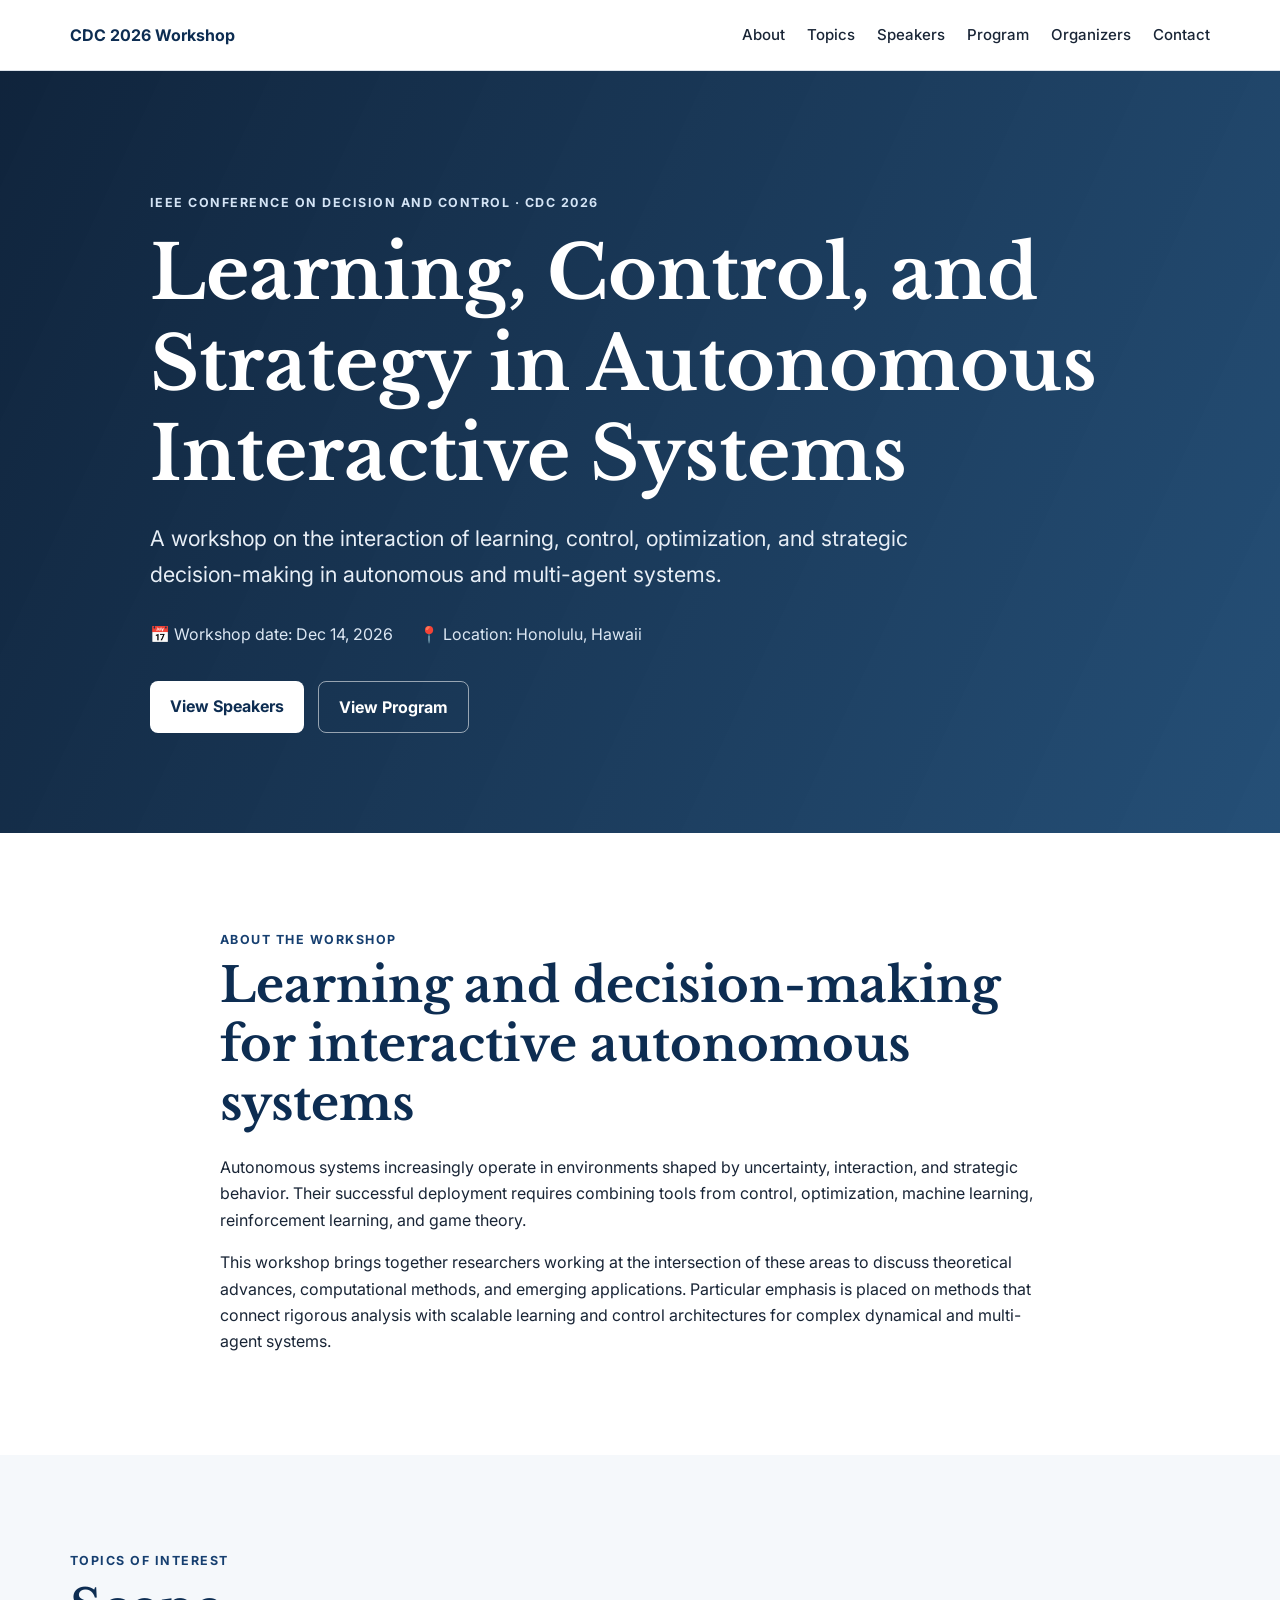
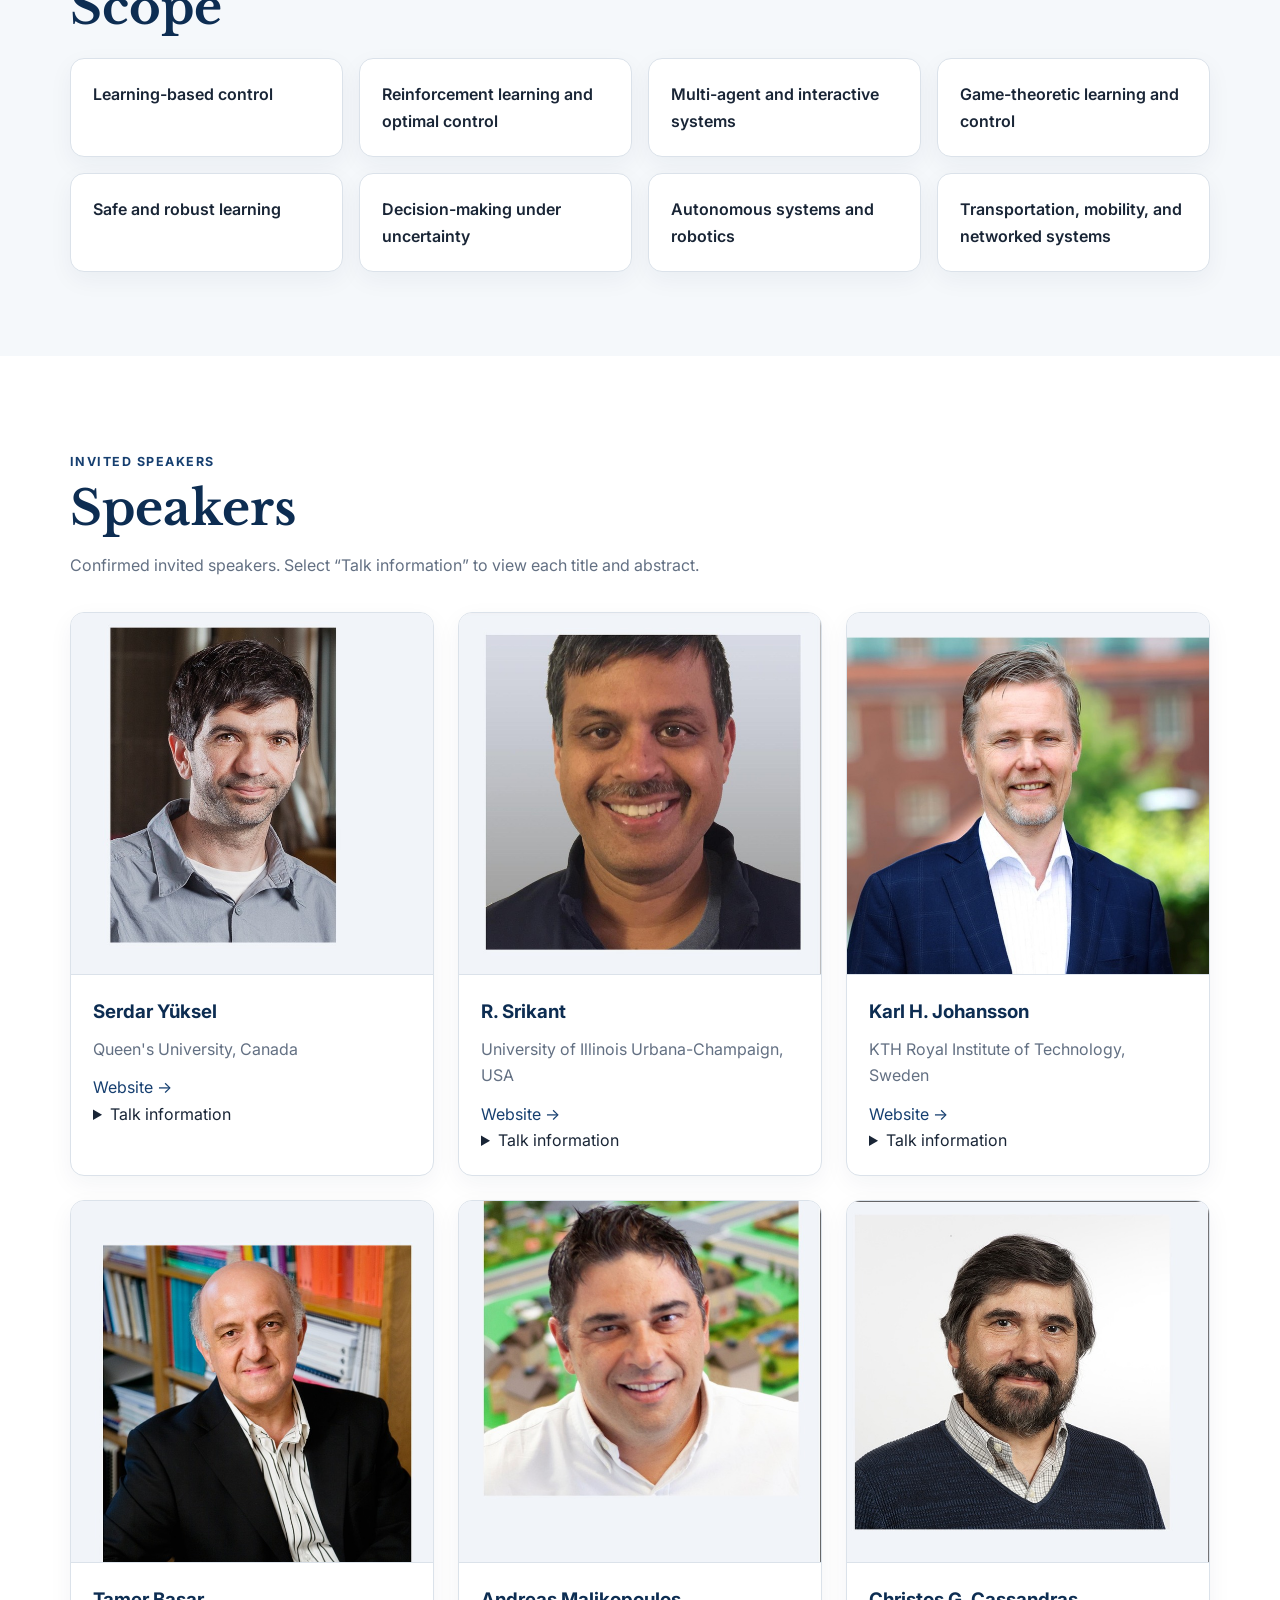
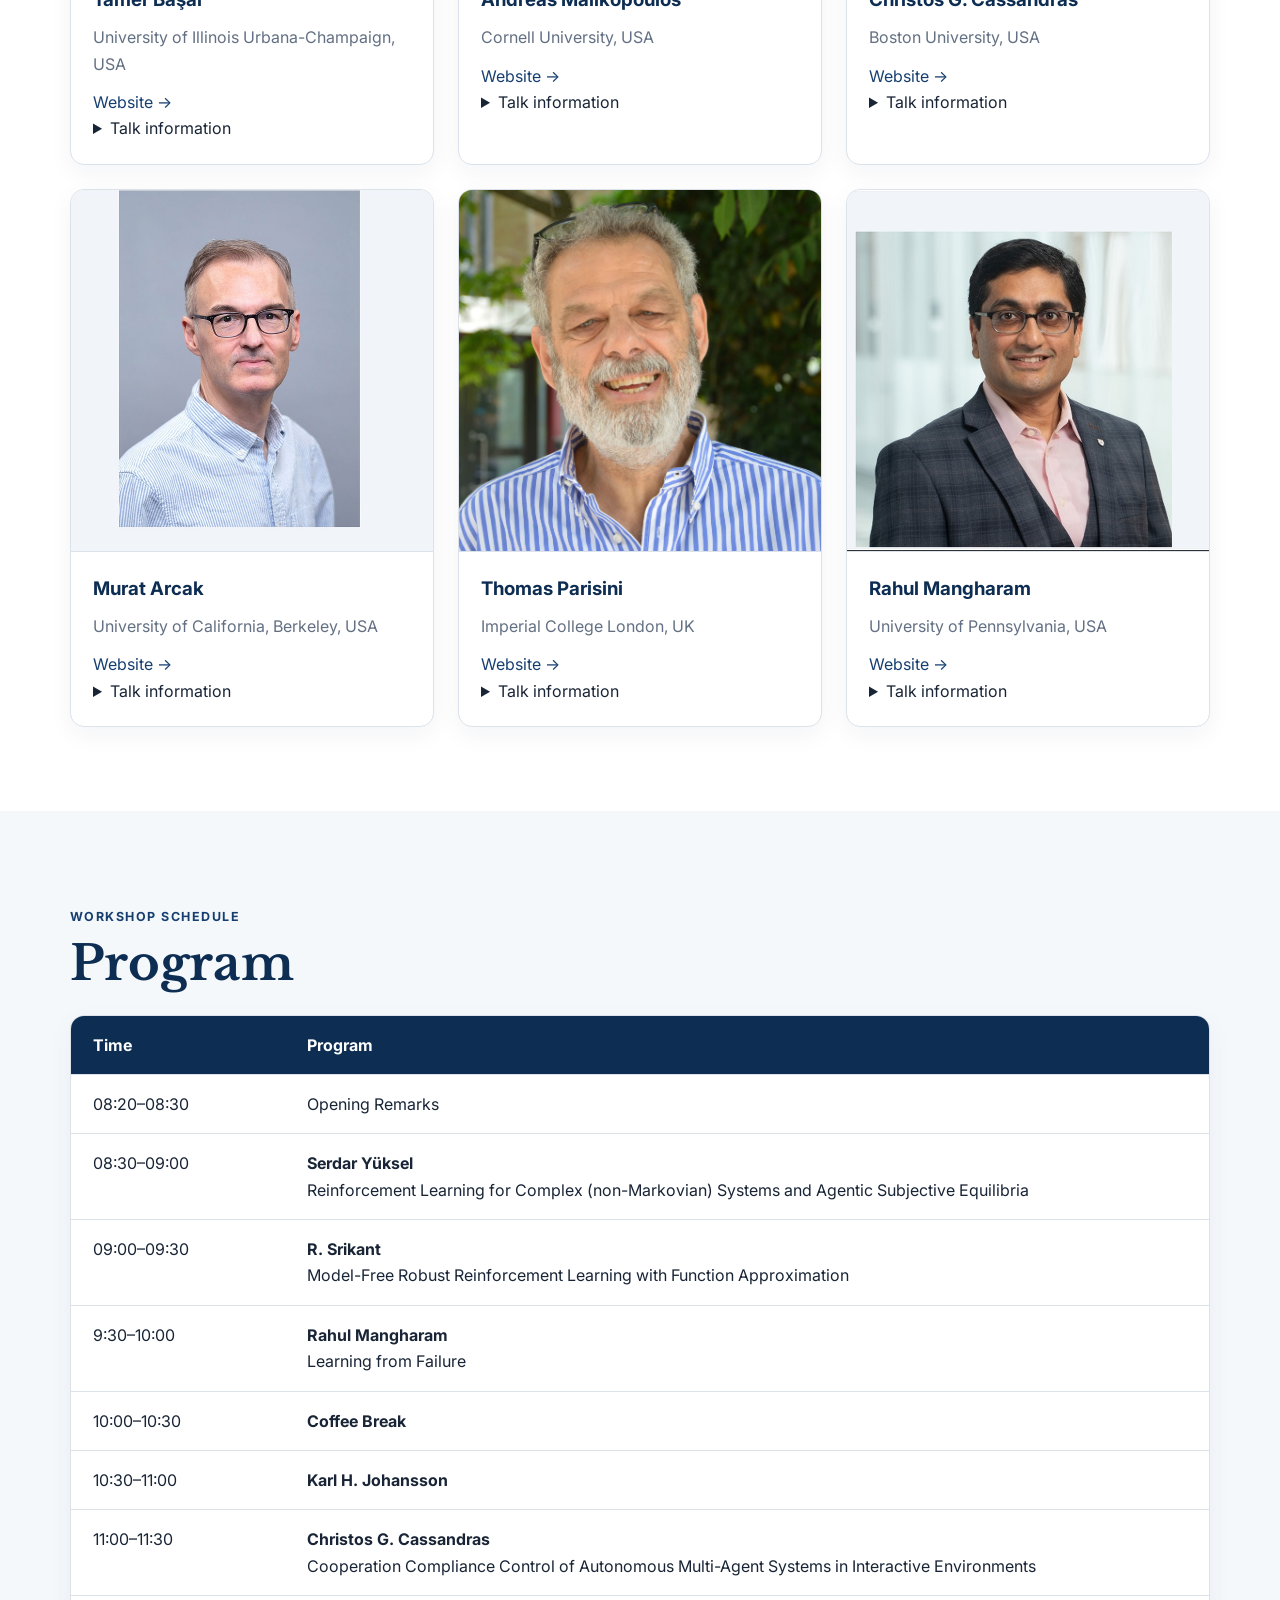
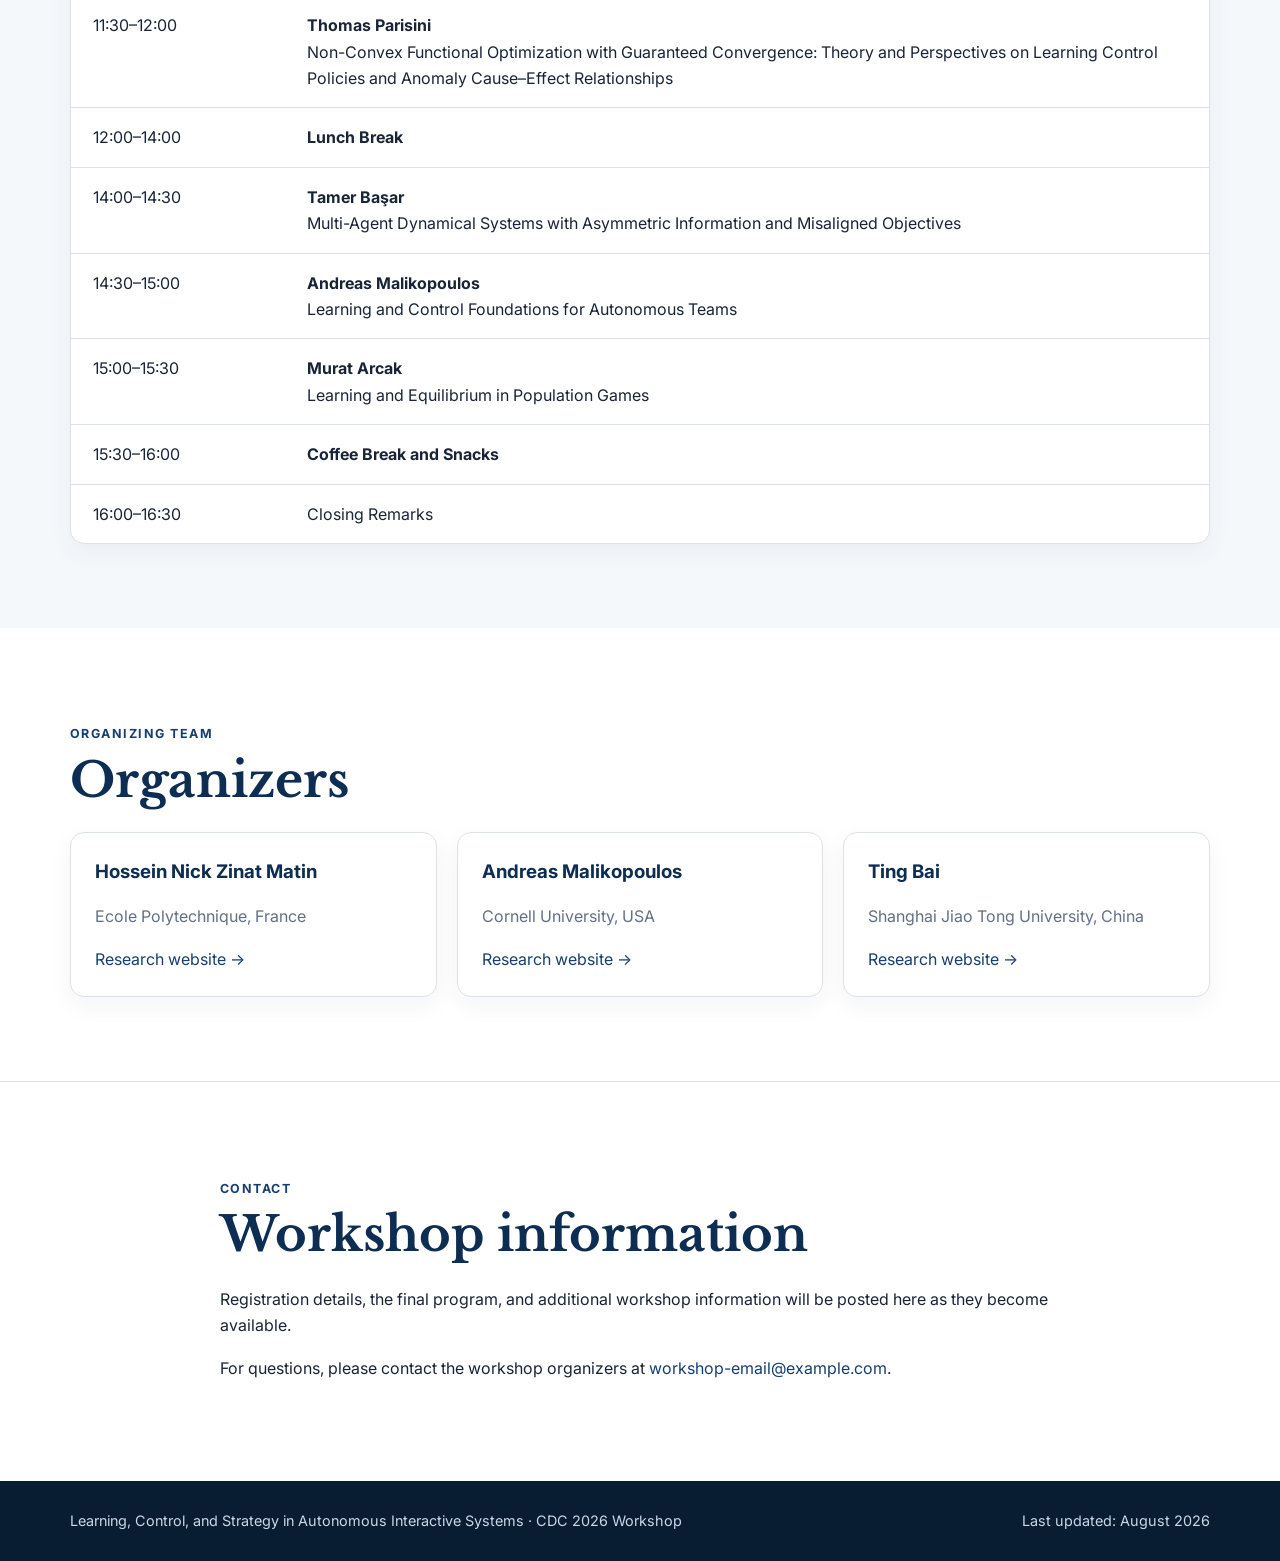
==== commit b28c85f6: "Update index.html" ====
--- a/index.html
+++ b/index.html
@@ -187,12 +187,12 @@
       </div>
 
       <div class="program-row">
-        <span>08:30–08:40</span>
+        <span>08:20–08:30</span>
         <span>Opening Remarks</span>
       </div>
 
       <div class="program-row">
-        <span>08:40–09:10</span>
+        <span>08:30–09:00</span>
         <span>
           <strong>Serdar Yüksel</strong><br>
           Reinforcement Learning for Complex (non-Markovian) Systems and Agentic Subjective Equilibria
@@ -200,48 +200,58 @@
       </div>
 
       <div class="program-row">
-        <span>09:10–09:40</span>
+        <span>09:00–09:30</span>
         <span>
           <strong>R. Srikant</strong><br>
           Model-Free Robust Reinforcement Learning with Function Approximation
         </span>
       </div>
 
-      <div class="program-row break-row">
-        <span>09:40–10:10</span>
-        <span><strong>Coffee Break</strong></span>
-      </div>
-
-      <div class="program-row">
-        <span>10:10–10:40</span>
+     <div class="program-row">
+        <span>9:30–10:00</span>
         <span>
           <strong>Rahul Mangharam</strong><br>
           Learning from Failure
         </span>
       </div>
 
-      <div class="program-row">
-        <span>10:40–11:10</span>
+      <div class="program-row break-row">
+        <span>10:00–10:30</span>
+        <span><strong>Coffee Break</strong></span>
+      </div>
+
+      
+
+      <div class="program-row">
+        <span>10:30–11:00</span>
         <span>
           <strong>Karl H. Johansson</strong>
         </span>
       </div>
 
       <div class="program-row">
-        <span>11:10–11:40</span>
+        <span>11:00–11:30</span>
         <span>
           <strong>Christos G. Cassandras</strong><br>
           Cooperation Compliance Control of Autonomous Multi-Agent Systems in Interactive Environments
         </span>
       </div>
 
+         <div class="program-row">
+        <span>11:30–12:00</span>
+        <span>
+          <strong>Thomas Parisini</strong><br>
+          Non-Convex Functional Optimization with Guaranteed Convergence: Theory and Perspectives on Learning Control Policies and Anomaly Cause–Effect Relationships
+        </span>
+      </div>
+              
       <div class="program-row break-row">
-        <span>11:40–13:10</span>
+        <span>12:00–14:00</span>
         <span><strong>Lunch Break</strong></span>
       </div>
 
       <div class="program-row">
-        <span>13:10–13:40</span>
+        <span>14:00–14:30</span>
         <span>
           <strong>Tamer Başar</strong><br>
           Multi-Agent Dynamical Systems with Asymmetric Information and Misaligned Objectives
@@ -249,31 +259,30 @@
       </div>
 
       <div class="program-row">
-        <span>13:40–14:10</span>
+        <span>14:30–15:00</span>
         <span>
           <strong>Andreas Malikopoulos</strong><br>
           Learning and Control Foundations for Autonomous Teams
         </span>
       </div>
 
-      <div class="program-row">
-        <span>14:10–14:40</span>
-        <span>
-          <strong>Thomas Parisini</strong><br>
-          Non-Convex Functional Optimization with Guaranteed Convergence: Theory and Perspectives on Learning Control Policies and Anomaly Cause–Effect Relationships
-        </span>
-      </div>
-
-      <div class="program-row">
-        <span>14:40–15:10</span>
+   
+
+      <div class="program-row">
+        <span>15:00–15:30</span>
         <span>
           <strong>Murat Arcak</strong><br>
           Learning and Equilibrium in Population Games
         </span>
       </div>
 
-      <div class="program-row">
-        <span>15:10–15:20</span>
+       <div class="program-row break-row">
+        <span>15:30–16:00</span>
+        <span><strong>Coffee Break and Snacks</strong></span>
+      </div>
+
+      <div class="program-row">
+        <span>16:00–16:30</span>
         <span>Closing Remarks</span>
       </div>
 
